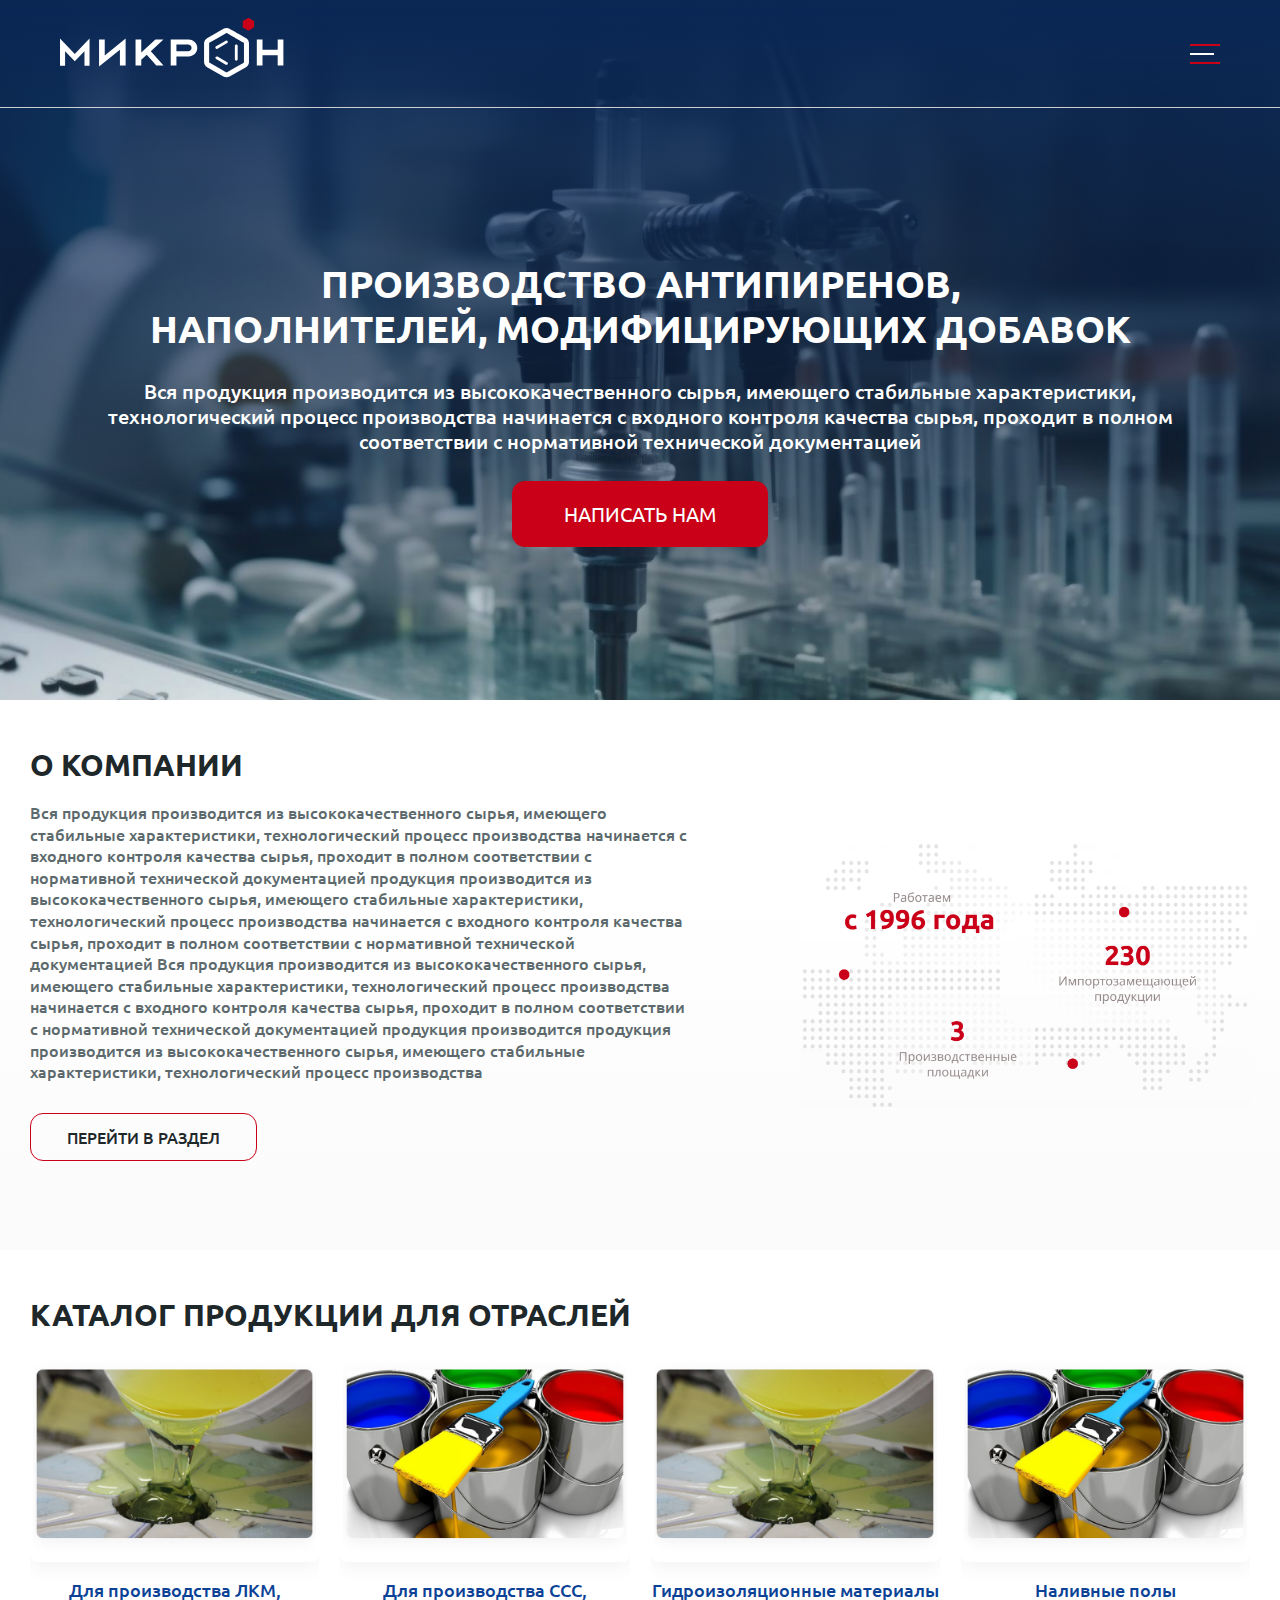
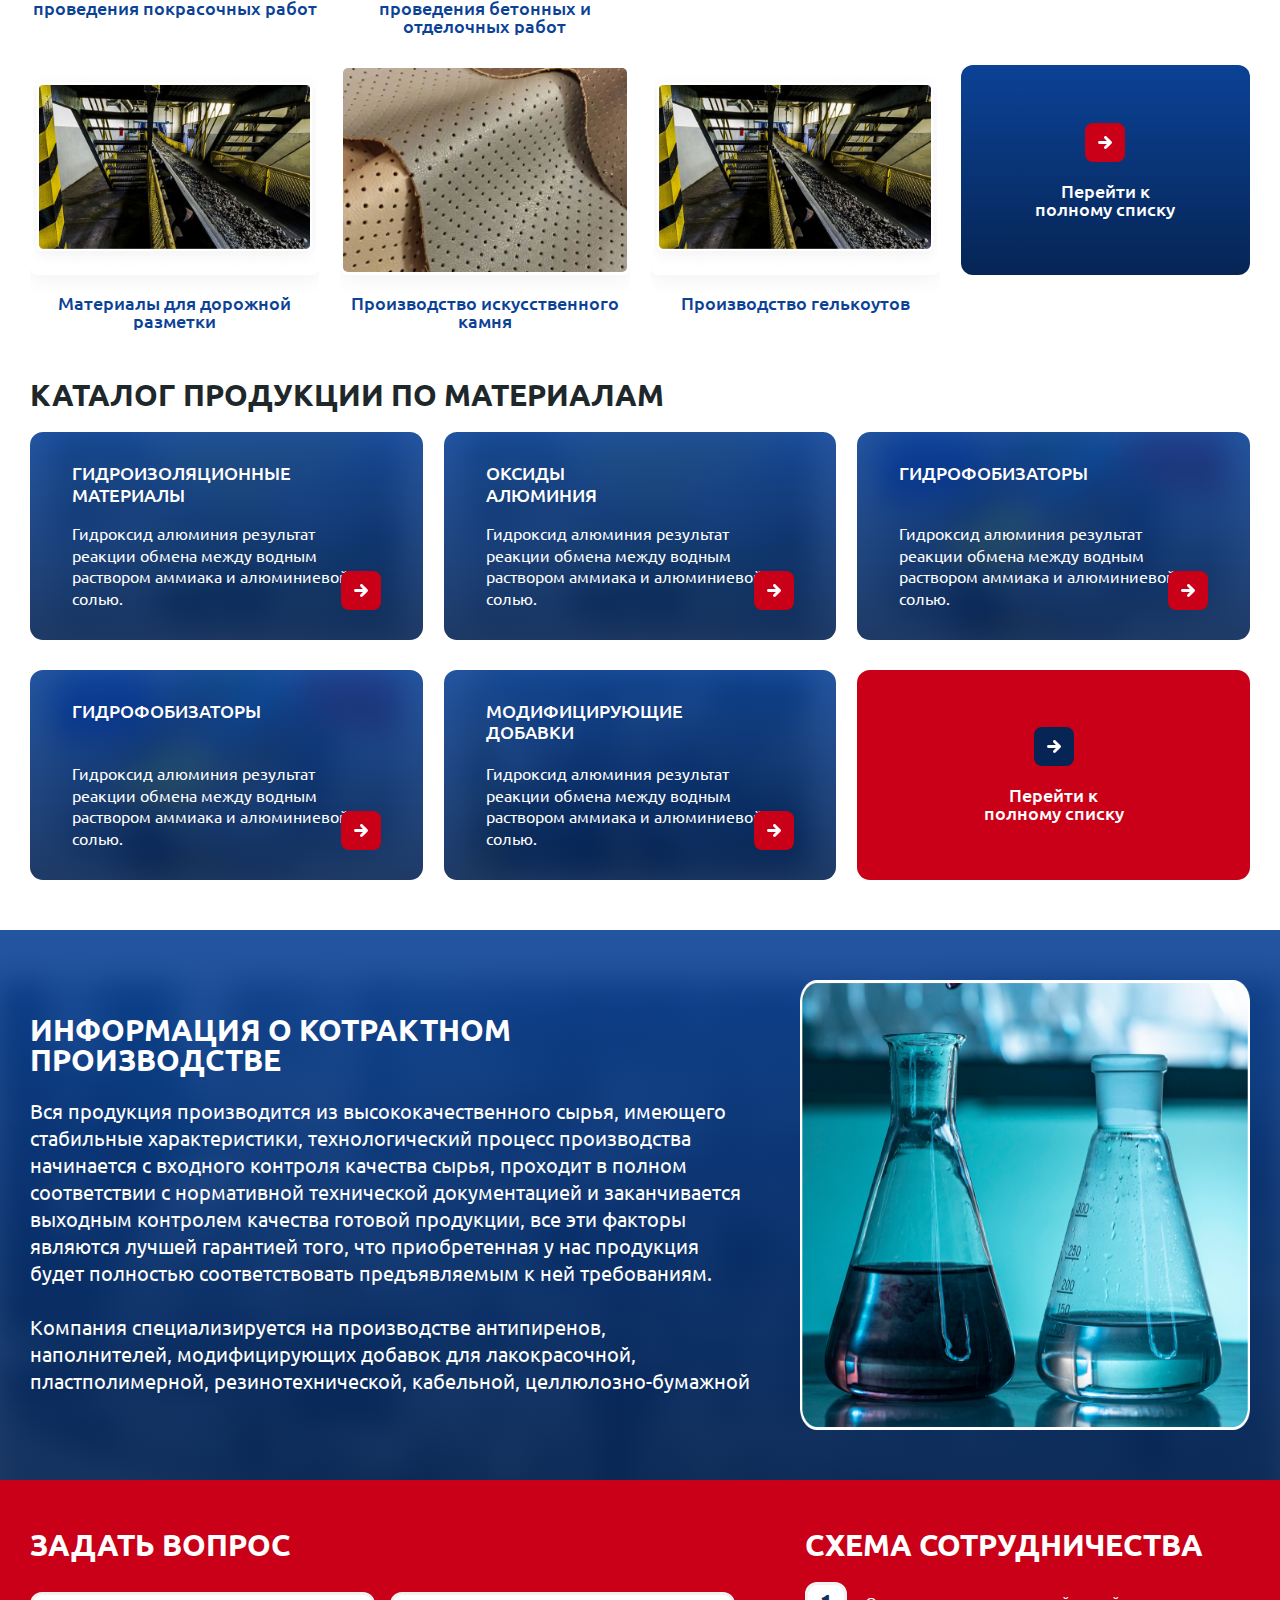
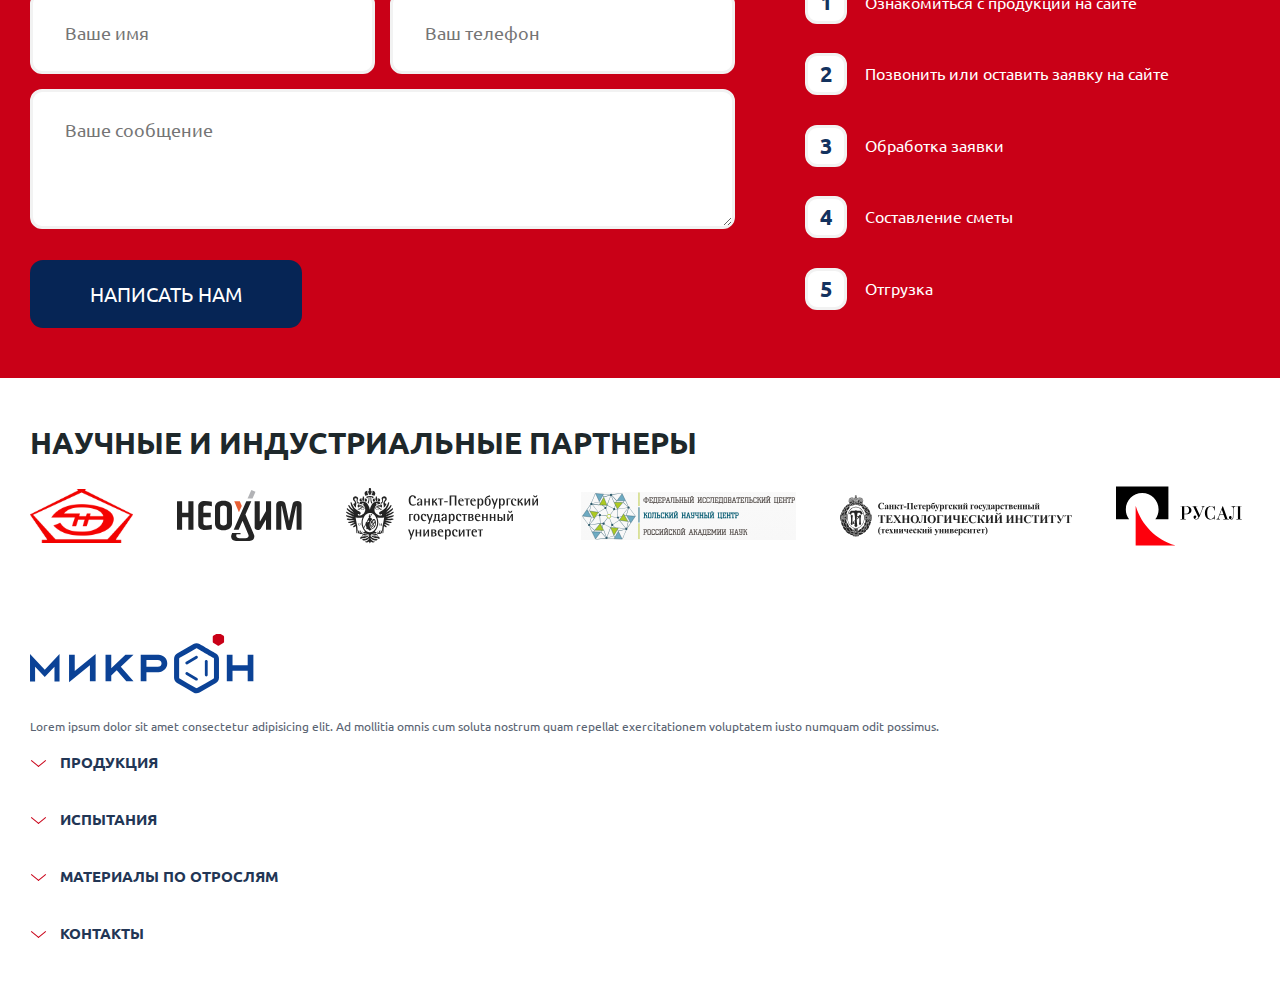
==== index.html @ cd0975a8 "Create Micron" ====
<!-- Сообщаем браузеру как стоит обрабатывать эту страницу -->
<!DOCTYPE html>
<!-- Оболочка документа, указываем язык содержимого -->
<html lang="ru">
    <head>
    <meta charset="UTF-8">
    <meta http-equiv="X-UA-Compatible" content="IE=edge">
    <meta name="viewport" content="width=device-width, initial-scale=1.0">
    <link rel="stylesheet" href="css/style.min.css">

    <script defer src="js/app.min.js"></script>
    <title>Главная</title>
</head>
    <body>
        <div class="wrapper">
            <header class="header">
    <div class="container">
        <div class="header__row">
            <div class="header__logo">
                <a href="index.html">
                    <img src="img/svgicons/logo.svg" alt="logo">
                </a>
            </div>
            <div class="header__burger">
                <span>

                </span>
            </div>
            <nav class="header__menu">
                <ul class="header__list">
                    <li class="header__li">
                        <a href="item-1.html" class="header__link">Продукция</a>
                        <ul class="header-down__menu">
                            <li class="header-down__link">
                                Продукция
                            </li>
                            <ul class="header-down__submenu">
                                <li>Испытания</li>
                                <li>Испытания</li>
                                <li>Испытания</li>
                                <li>Испытания</li>
                            </ul>
                            <li class="header-down__link">
                                Продукция
                            </li>
                            <ul class="header-down__submenu">
                                <li>Испытания1</li>
                                <li>Испытания1</li>
                                <li>Испытания</li>
                                <li>Испытания</li>
                            </ul>
                            <li>
                                Продукция
                            </li>
                            <ul class="header-down__submenu">
                                <li>Испытания</li>
                                <li>Испытания</li>
                                <li>Испытания</li>
                                <li>Испытания</li>
                            </ul>
                            <li>
                                Продукция
                            </li>
                            <ul class="header-down__submenu">
                                <li>Испытания</li>
                                <li>Испытания</li>
                                <li>Испытания</li>
                                <li>Испытания</li>
                            </ul>
                        </ul>
                    </li>
                    <li>
                        <a href="item-2.html" class="header__link">Испытания</a>
                    </li>
                    <li>
                        <a href="materials.html" class="header__link">Материалы по отрослям </a>
                    </li>
                    <li>
                        <a href="contacts.html" class="header__link">Контакты</a>
                    </li>
                </ul>
                <a href="tel:8 800 900-00-00" class="header__btn mobile">
                    <div class="header__btn-img">
                        <img src="img/svgicons/phone-two-white.svg" alt="tel">
                    </div>
                    <p class="header__btn-text">
                        8 800 900-00-00
                    </p>
                </a>
            </nav>
            <a href="tel:8 800 900-00-00" class="header__btn">
                <div class="header__btn-img">
                    <img src="img/svgicons/phone-two-white.svg" alt="tel">
                </div>
                <p class="header__btn-text">
                    8 800 900-00-00
                </p>
            </a>
        </div>
    </div>
</header>
            <main class="content no-padding">
                <section class="intro">
                    <img src="img/index/intro/bg.png" alt="bg" class="intro__bg">
                    <div class="container">
                        <div class="intro__row">
                            <h1>ПРОИЗВОДСТВО АНТИПИРЕНОВ,<br />НАПОЛНИТЕЛЕЙ, МОДИФИЦИРУЮЩИХ ДОБАВОК</h1>
                            <h2>Вся продукция производится из высококачественного сырья, имеющего стабильные характеристики, технологический процесс производства начинается с
                                входного
                                контроля качества сырья, проходит в полном соответствии с нормативной технической документацией</h2>
                            <button class="btn">Написать нам</button>
                        </div>
                    </div>
                </section>
                <section class="about section">
                    <div class="container">
                        <div class="about__row">
                            <div class="about__info">
                                <h2 class="about__title title">о компании</h2>
                                <p class="text">Вся продукция производится из высококачественного сырья, имеющего стабильные характеристики, технологический процесс производства
                                    начинается с входного контроля качества сырья, проходит в полном соответствии с нормативной технической документацией продукция производится из
                                    высококачественного сырья, имеющего стабильные характеристики, технологический процесс производства начинается с входного контроля качества
                                    сырья, проходит в полном соответствии с нормативной технической документацией Вся продукция производится из высококачественного сырья, имеющего
                                    стабильные характеристики, технологический процесс производства начинается с входного контроля качества сырья, проходит в полном соответствии с
                                    нормативной технической документацией продукция производится продукция производится из высококачественного сырья, имеющего стабильные
                                    характеристики, технологический процесс производства
                                </p>
                                <a href="#" class="btn btn-bordered">Перейти в раздел</a>
                            </div>
                            <div class="about__img">
                                <img src="img/index/about/1.png" alt="">
                            </div>
                        </div>
                    </div>
                </section>
                <section class="catalog section">
                    <div class="container">
                        <h2 class="catalog__title title">каталог продукции для отраслей</h2>
                        <div class="catalog__row">
                            <a href="#" class="catalog__item">
                                <div class="catalog__img"><img src="img/index/catalog/1.png" alt=""></div>
                                <h3 class="catalog__subtitle subtitle">
                                    Для производства ЛКМ,
                                    проведения покрасочных работ
                                </h3>
                            </a>
                            <a href="#" class="catalog__item">
                                <div class="catalog__img"><img src="img/index/catalog/2.png" alt=""></div>
                                <h3 class="catalog__subtitle subtitle">
                                    Для производства ССС,
                                    проведения бетонных и отделочных работ
                                </h3>
                            </a>
                            <a href="#" class="catalog__item">
                                <div class="catalog__img"><img src="img/index/catalog/3.png" alt=""></div>
                                <h3 class="catalog__subtitle subtitle">
                                    Гидроизоляционные материалы
                                </h3>
                            </a>
                            <a href="#" class="catalog__item">
                                <div class="catalog__img"><img src="img/index/catalog/4.png" alt=""></div>
                                <h3 class="catalog__subtitle subtitle">
                                    Наливные полы
                                </h3>
                            </a>
                            <a href="#" class="catalog__item">
                                <div class="catalog__img"><img src="img/index/catalog/5.png" alt=""></div>
                                <h3 class="catalog__subtitle subtitle">
                                    Материалы для дорожной разметки
                                </h3>
                            </a>
                            <a href="#" class="catalog__item">
                                <div class="catalog__img"><img src="img/index/catalog/6.png" alt=""></div>
                                <h3 class="catalog__subtitle subtitle">
                                    Производство искусственного камня
                                </h3>
                            </a>
                            <a href="#" class="catalog__item">
                                <div class="catalog__img"><img src="img/index/catalog/7.png" alt=""></div>
                                <h3 class="catalog__subtitle subtitle">
                                    Производство
                                    гелькоутов
                                </h3>
                            </a>
                            <a href="#" class="catalog__item next">
                                <div class="btn btn-arrow">
                                    <img src="img/svgicons/left-arrow.svg" alt="">
                                </div>
                                <p>Перейти к полному списку</p>
                            </a>
                        </div>
                    </div>
                </section>
                <section class="catalog-material">
                    <div class="container">
                        <h2 class="catalog-material__title title">каталог продукции по материалам</h2>
                        <div class="catalog-material__row">
                            <a href="#" class="catalog-material__item">
                                <img class="catalog-material__img" src="img/index/catalog/3.png" alt="">
                                <div class="item__row">
                                    <h3 class="catalog-material__subtitle subtitle white">
                                        Гидроизоляционные материалы
                                    </h3>
                                    <p class="text white">Гидроксид алюминия результат реакции обмена между водным раствором аммиака и алюминиевой солью.</p>
                                    <div class="btn btn-arrow">
                                        <img src="img/svgicons/left-arrow.svg" alt="">
                                    </div>
                                </div>
                            </a>
                            <a href="#" class="catalog-material__item">
                                <img class="catalog-material__img" src="img/index/catalog/1.png" alt="">
                                <div class="item__row">
                                    <h3 class="catalog-material__subtitle subtitle white">
                                        Оксиды
                                        алюминия
                                    </h3>
                                    <p class="text white">Гидроксид алюминия результат реакции обмена между водным раствором аммиака и алюминиевой солью.</p>
                                    <div class="btn btn-arrow">
                                        <img src="img/svgicons/left-arrow.svg" alt="">
                                    </div>
                                </div>
                            </a>
                            <a href="#" class="catalog-material__item">
                                <img class="catalog-material__img" src="img/index/catalog/2.png" alt="">
                                <div class="item__row">
                                    <h3 class="catalog-material__subtitle subtitle white">
                                        Гидрофобизаторы
                                    </h3>
                                    <p class="text white">Гидроксид алюминия результат реакции обмена между водным раствором аммиака и алюминиевой солью.</p>
                                    <div class="btn btn-arrow">
                                        <img src="img/svgicons/left-arrow.svg" alt="">
                                    </div>
                                </div>
                            </a>
                            <a href="#" class="catalog-material__item">
                                <img class="catalog-material__img" src="img/index/catalog/4.png" alt="">
                                <div class="item__row">
                                    <h3 class="catalog-material__subtitle subtitle white">
                                        Гидрофобизаторы
                                    </h3>
                                    <p class="text white">Гидроксид алюминия результат реакции обмена между водным раствором аммиака и алюминиевой солью.</p>
                                    <div class="btn btn-arrow">
                                        <img src="img/svgicons/left-arrow.svg" alt="">
                                    </div>
                                </div>
                            </a>
                            <a href="#" class="catalog-material__item">
                                <img class="catalog-material__img" src="img/index/catalog/5.png" alt="">
                                <div class="item__row">
                                    <h3 class="catalog-material__subtitle subtitle white">
                                        Модифицирующие добавки
                                    </h3>
                                    <p class="text white">Гидроксид алюминия результат реакции обмена между водным раствором аммиака и алюминиевой солью.</p>
                                    <div class="btn btn-arrow">
                                        <img src="img/svgicons/left-arrow.svg" alt="">
                                    </div>
                                </div>
                            </a>
                            <a href="#" class="catalog-material__item next">
                                <div class="btn btn-arrow">
                                    <img src="img/svgicons/left-arrow.svg" alt="">
                                </div>
                                <p>Перейти к полному списку</p>
                            </a>
                        </div>
                    </div>
                </section>
                <section class="info section">
                    <img class="info__bg" src="img/index/intro/bg.png" alt="">
                    <div class="container">
                        <div class="info__row">
                            <div class="info__info">
                                <h2 class="info__title title white">информация о котрактном производстве</h2>
                                <p class="text white">
                                    Вся продукция производится из высококачественного сырья, имеющего стабильные характеристики, технологический процесс производства начинается с
                                    входного контроля качества сырья, проходит в полном соответствии с нормативной технической документацией и заканчивается выходным контролем
                                    качества готовой продукции, все эти факторы являются лучшей гарантией того, что приобретенная у нас продукция будет полностью соответствовать
                                    предъявляемым к ней требованиям.
                                    <br />
                                    <br />
                                    Компания специализируется на производстве антипиренов, наполнителей, модифицирующих добавок для лакокрасочной, пластполимерной,
                                    резинотехнической, кабельной, целлюлозно-бумажной
                                </p>
                            </div>
                            <div class="info__img">
                                <img src="img/index/info/bg.png" alt="">
                            </div>
                        </div>
                    </div>
                </section>
                <article class="form section">
                    <div class="container">
                        <div class="form__row">
                            <div class="form__form">
                                <h2 class="title white">Задать вопрос</h2>
                                <form action="#">
                                    <div class="flex">
                                        <input class="input" type="text" name="name" placeholder="Ваше имя">
                                        <input class="input" type="tel" name="phone" placeholder="Ваш телефон">
                                    </div>
                                    <textarea class="input" name="comment" id="" placeholder="Ваше сообщение"></textarea>
                                    <button type="submit" class="btn">Написать нам</button>
                                </form>
                            </div>
                            <div class="form__info">
                                <h2 class="title white">схема сотрудничества</h2>
                                <ul class="form__list">
                                    <li class="text white">Ознакомиться с продукций на сайте</li>
                                    <li class="text white">Позвонить или оставить заявку на сайте</li>
                                    <li class="text white">Обработка заявки</li>
                                    <li class="text white">Составление сметы</li>
                                    <li class="text white">Отгрузка</li>
                                </ul>
                            </div>
                        </div>
                    </div>
                </article>
                <article class="partners section">
                    <div class="container">
                        <h2 class="partners__title title">Научные и индустриальные партнеры</h2>
                        <div class="partners__row">
                            <img class="partners__item" src="img/svgicons/partner-1.svg" alt="">
                            <img class="partners__item" src="img/svgicons/partner-2.svg" alt="">
                            <img class="partners__item" src="img/svgicons/partner-3.svg" alt="">
                            <img class="partners__item" src="img/svgicons/partner-4.svg" alt="">
                            <img class="partners__item" src="img/svgicons/partner-5.svg" alt="">
                            <img class="partners__item" src="img/svgicons/partner-6.svg" alt="">
                        </div>
                    </div>
                </article>
            </main>
            <footer class="footer">
    <div class="container">
        <div class="footer__row">
            <div class="footer__about">
                <a href="index.html" class="footer__logo">
                    <img src="img/svgicons/logo-footer.svg" alt="logo">
                </a>
                <p class="footer__text">
                    Lorem ipsum dolor sit amet consectetur adipisicing elit.
                    Ad mollitia omnis cum soluta nostrum quam repellat exercitationem
                    voluptatem iusto numquam odit possimus.
                </p>
            </div>
            <nav class="footer__nav block__item">
                <h3 class="footer__title block__title">Продукция</h3>
                <ul class="footer__list block__text">
                    <li>Гидроксиды алюминия</li>
                    <li>Оксиды алюминия</li>
                    <li>Биоцидные добавки</li>
                    <li>Модифицирующие добавки</li>
                    <li>Гидроизоляционные материалы</li>
                    <li>Гидрофобизаторы</li>
                    <li>Смолы</li>
                </ul>
            </nav>
            <nav class="footer__nav block__item">
                <h3 class="footer__title block__title">Испытания</h3>
                <ul class="footer__list block__text">
                    <li>Оксиды алюминия</li>
                    <li>Биоцидные добавки</li>
                    <li>Модифицирующие добавки</li>
                </ul>
            </nav>
            <nav class="footer__nav block__item">
                <h3 class="footer__title block__title">Материалы по отрослям</h3>
                <ul class="footer__list block__text">
                    <li>Для производства ЛКМ, проведения покрасочных работ</li>
                    <li>Для производства ССС, проведения бетонных и отделочных работ</li>
                    <li>Гидроизоляционные материалы</li>
                    <li>Наливные полы</li>
                    <li>Материалы для дорожной разметки</li>
                    <li>Производство искусственного камня</li>
                    <li>Производство гелькоутов</li>
                    <li><a href="#"><b>Посмотреть все</b></a></li>
                </ul>
            </nav>
            <div class="footer__nav block__item withoutarrow">
                <h3 class="footer__title block__title">Контакты</h3>
                <ul class="footer__list block__text">
                    <li>
                        <div class="footer__list-img"><img src="img/svgicons/address.svg" alt=""></div>
                        <div class="footer__list-text">
                            <h4>Адрес</h4>
                            <p> г. Санкт-Петербург, ул. улица, 1</p>
                        </div>
                    </li>
                    <li>
                        <div class="footer__list-img"><img src="img/svgicons/phone.svg" alt=""></div>
                        <div class="footer__list-text">
                            <h4>Телефон</h4>
                            <a href="tel:8 800 900-00-00">8 800 900-00-00</a>
                        </div>
                    </li>
                    <li>
                        <div class="footer__list-img"><img src="img/svgicons/mail.svg" alt=""></div>
                        <div class="footer__list-text">
                            <h4>Электронная почта</h4>
                            <a href="mailto:micron@mail.ru">micron@mail.ru</a>
                        </div>
                    </li>
                    <li>
                        <div class="footer__list-img"><img src="img/svgicons/time.svg" alt=""></div>
                        <div class="footer__list-text">
                            <h4>Время работы</h4>
                            <p>Пн-Пт: 9:00 - 18:00; Сб и Вс - выходной</p>
                        </div>
                    </li>
                </ul>
            </div>
        </div>
    </div>
</footer>
        </div>
    </body>

</html>
---- css/style.min.css ----
@charset "UTF-8";
/*Обнуление*/
* {
  padding: 0;
  margin: 0;
  border: 0;
}

*,
*:before,
*:after {
  -moz-box-sizing: border-box;
  -webkit-box-sizing: border-box;
  box-sizing: border-box;
}

:focus,
:active {
  outline: none;
}

a:focus,
a:active {
  outline: none;
}

nav,
footer,
header,
aside {
  display: block;
}

html,
body {
  height: 100%;
  width: 100%;
  font-size: 100%;
  line-height: 1;
  font-size: 14px;
  -ms-text-size-adjust: 100%;
  -moz-text-size-adjust: 100%;
  -webkit-text-size-adjust: 100%;
}

input,
button,
textarea {
  font-family: inherit;
}

input::-ms-clear {
  display: none;
}

button {
  cursor: pointer;
}

button::-moz-focus-inner {
  padding: 0;
  border: 0;
}

a,
a:visited {
  text-decoration: none;
}

a:hover {
  text-decoration: none;
}

ul li {
  list-style: none;
}

img {
  vertical-align: top;
}

h1,
h2,
h3,
h4,
h5,
h6 {
  font-size: inherit;
  font-weight: inherit;
}

/*--------------------*/
@font-face {
  font-family: Teko;
  font-display: swap;
  src: url("../fonts/Teko-Bold.woff2") format("woff2"), url("../fonts/Teko-Bold.woff") format("woff");
  font-weight: 700;
  font-style: normal;
}
@font-face {
  font-family: Teko;
  font-display: swap;
  src: url("../fonts/Teko-Medium.woff2") format("woff2"), url("../fonts/Teko-Medium.woff") format("woff");
  font-weight: 500;
  font-style: normal;
}
@font-face {
  font-family: Teko;
  font-display: swap;
  src: url("../fonts/Teko-Regular.woff2") format("woff2"), url("../fonts/Teko-Regular.woff") format("woff");
  font-weight: 400;
  font-style: normal;
}
@font-face {
  font-family: Teko;
  font-display: swap;
  src: url("../fonts/Teko-Light.woff2") format("woff2"), url("../fonts/Teko-Light.woff") format("woff");
  font-weight: 300;
  font-style: normal;
}
@font-face {
  font-family: Ubuntu;
  font-display: swap;
  src: url("../fonts/Ubuntu-Regular.woff2") format("woff2"), url("../fonts/Ubuntu-Regular.woff") format("woff");
  font-weight: 400;
  font-style: normal;
}
@font-face {
  font-family: Teko;
  font-display: swap;
  src: url("../fonts/Teko-SemiBold.woff2") format("woff2"), url("../fonts/Teko-SemiBold.woff") format("woff");
  font-weight: 600;
  font-style: normal;
}
@font-face {
  font-family: Ubuntu;
  font-display: swap;
  src: url("../fonts/Ubuntu-Bold.woff2") format("woff2"), url("../fonts/Ubuntu-Bold.woff") format("woff");
  font-weight: 700;
  font-style: normal;
}
@font-face {
  font-family: Ubuntu;
  font-display: swap;
  src: url("../fonts/Ubuntu-Medium.woff2") format("woff2"), url("../fonts/Ubuntu-Medium.woff") format("woff");
  font-weight: 500;
  font-style: normal;
}
.title {
  color: #1e282b;
  font-size: 30px;
  font-weight: 700;
  text-transform: uppercase;
  margin: 0px 0px 22px;
}
.title.white {
  color: #fff;
}

.subtitle {
  color: #0b4296;
  font-size: 18px;
  font-weight: 500;
  font-size: 18px;
}
.subtitle.white {
  color: #fff;
}

.text {
  font-size: 16px;
  color: #5d6a6d;
  font-weight: 500;
  line-height: 135%;
}
.text.white {
  font-weight: 300;
  color: #fff;
}

.btn {
  display: flex;
  align-items: center;
  justify-content: center;
  max-width: fit-content;
  padding: 15px 36px;
  color: #fff;
  background: #c90017;
  border-radius: 13px;
  font-size: 20px;
  text-transform: uppercase;
}
.btn-arrow {
  padding: 13px;
  border-radius: 8px;
}
.btn-bordered {
  color: #1e282b;
  border: 1.5px solid #c90017;
  font-size: 16px;
  background: transparent;
  font-weight: 500;
}

.section {
  padding: 50px 0px;
}

.input {
  border-radius: 12px;
  border: 3px solid #f2f2f2;
  color: #3c3c3b;
  font-size: 18px;
  font-weight: 400;
  line-height: 112%;
  padding: 28px 32px;
}

.headcrumbs {
  background: #f9f9f9;
  padding: 40px 0px;
}
.headcrumbs__row {
  display: flex;
  align-items: center;
  gap: 10px;
}
.headcrumbs__row a {
  color: #dbdbdb;
  font-size: 16px;
  font-style: normal;
  font-weight: 500;
  line-height: 134.9%;
}
.headcrumbs__row p {
  color: #9fabaf;
  font-size: 16px;
  font-style: normal;
  font-weight: 500;
  line-height: 134.9%;
}
.headcrumbs.white {
  background: #fff;
}

.form.blue {
  position: relative;
  overflow: hidden;
}
.form.blue .form__bg {
  position: absolute;
  width: 100%;
  height: 100%;
  object-fit: cover;
  filter: blur(15px);
  z-index: 1;
}
.form.blue::after {
  content: "";
  position: absolute;
  width: 100%;
  height: 100%;
  top: 0px;
  left: 0px;
  background: linear-gradient(180deg, #0b4296 0%, #062555 100%);
  opacity: 0.9;
  z-index: 2;
}
.form.blue .btn {
  background: #c90017;
}

.header {
  position: fixed;
  width: 100%;
  top: 0;
  left: 0;
  z-index: 100000;
  height: 108px;
  padding: 24px 0px;
}
.header::before {
  content: "";
  position: absolute;
  top: 0;
  left: 0;
  width: 100%;
  height: 100%;
  border-bottom: 1px solid #ececec;
  opacity: 0.85;
  background: linear-gradient(180deg, #0b2855 0%, rgba(33, 35, 34, 0) 100%);
  z-index: 2;
}
.header__row {
  display: flex;
  align-items: center;
  height: 100%;
  max-width: 1680px;
  padding: 0px 30px;
  position: relative;
  z-index: 3;
  margin: 0 auto;
}
.header__logo {
  position: relative;
  width: 224px;
  height: 60px;
  overflow: hidden;
  top: -6px;
}
.header__logo img {
  position: absolute;
  width: 100%;
  height: 100%;
  object-fit: cover;
  top: 0;
  left: 0;
}
.header__burger {
  display: none;
}
.header__burger.burger-active::before {
  transform: rotate(45deg);
  top: 9px;
}
.header__burger.burger-active::after {
  transform: rotate(-45deg);
  bottom: 9px;
}
.header__burger.burger-active span {
  display: none;
}
.header__menu {
  display: flex;
  flex: 1 1 auto;
  margin-right: 45px;
}
.header__list {
  display: flex;
  position: relative;
  text-align: center;
  margin: 0 auto;
  z-index: 2;
  gap: 30px;
  padding: 0px 80px;
  justify-content: space-between;
  flex: 1 1 auto;
}
.header__list li {
  display: flex;
  justify-content: center;
  align-items: center;
  text-align: center;
}
.header__link {
  display: block;
  font-size: 18px;
  text-align: center;
  transition: ease 100ms;
  color: #fff;
  text-transform: uppercase;
  font-weight: 600;
}
.header__btn {
  display: flex;
  gap: 15px;
  align-items: center;
  position: relative;
  color: #fff;
  text-align: center;
  z-index: 3;
  transition: all ease 100ms;
  border-radius: 16px;
}
.header__btn-img {
  position: relative;
  overflow: hidden;
  width: 41px;
  height: 41px;
  background: #c90017;
  border-radius: 13px;
  padding: 10px;
}
.header__btn-text {
  font-family: Teko;
  font-size: 28px;
  font-style: normal;
  font-weight: 700;
  line-height: normal;
  text-transform: uppercase;
}
.header__link__product.mobile {
  display: none;
}

.header__btn.mobile {
  display: none;
}

.header-down__menu,
.header-down__submenu {
  position: absolute;
  display: none;
}
.header-down__menu li,
.header-down__submenu li {
  color: #fff;
  padding: 30px;
  background: #0b2855;
  transition: all 300ms ease;
  cursor: pointer;
}
.header-down__menu li:hover,
.header-down__submenu li:hover {
  background: #c90017;
}

.header-down__menu {
  top: 40px;
}

.header-down__submenu {
  top: 0px;
  left: 130px;
}

.intro {
  position: relative;
  overflow: hidden;
  padding: 108px 0px 0px 0px;
  height: 700px;
}
.intro::after {
  content: "";
  position: absolute;
  width: 100%;
  height: 100%;
  object-fit: cover;
  top: 0px;
  left: 0px;
  z-index: 2;
  background: linear-gradient(180deg, #0b2855 0%, rgba(33, 35, 34, 0) 100%);
}
.intro__bg {
  position: absolute;
  width: 100%;
  height: 100%;
  object-fit: cover;
  top: 0px;
  left: 0px;
  z-index: 2;
}
.intro__row {
  display: flex;
  align-items: center;
  justify-content: center;
  flex-direction: column;
  height: 100%;
  gap: 28px;
  color: #fff;
}
.intro__row h1 {
  text-align: center;
  font-size: 38px;
  font-weight: 700;
  line-height: 119.8%; /* 45.524px */
  text-transform: uppercase;
  max-height: 1100px;
}
.intro__row h2 {
  text-align: center;
  font-size: 20px;
  font-weight: 500;
  line-height: 124.4%; /* 24.88px */
  max-width: 1100px;
}
.intro__row .btn {
  text-transform: uppercase;
  padding: 20px 52px;
}

.about {
  position: relative;
}
.about::after {
  content: "";
  position: absolute;
  width: 100%;
  height: 100%;
  object-fit: cover;
  top: 0px;
  left: 0px;
  z-index: 2;
  background: linear-gradient(0deg, #d9d9d9 -52.79%, rgba(217, 217, 217, 0) 68.99%);
  opacity: 0.2;
}
.about__row {
  display: flex;
  gap: 50px;
}
.about__row .text {
  margin: 0px 0px 30px;
  max-width: 660px;
}
.about__info {
  flex: 1 1 auto;
}
.about__img {
  position: relative;
  flex: 0 0 650px;
  height: 450px;
  overflow: hidden;
}
.about__img img {
  position: absolute;
  width: 100%;
  height: 100%;
  top: 0px;
  left: 0px;
  object-fit: contain;
}

.catalog__row {
  display: grid;
  grid-template-columns: repeat(auto-fill, minmax(280px, 1fr));
  row-gap: 30px;
  column-gap: 21px;
  justify-content: center;
}
.catalog__item {
  position: relative;
  border-radius: 12px;
  overflow: hidden;
}
.catalog__item.next {
  display: flex;
  align-items: center;
  justify-content: center;
  flex-direction: column;
  height: 210px;
  gap: 20px;
  background: linear-gradient(180deg, #0b4296 0%, #062555 100%);
}
.catalog__item.next p {
  color: #fff;
  text-align: center;
  font-size: 18px;
  max-width: 154px;
  font-weight: 500;
}
.catalog__img {
  position: relative;
  width: 100%;
  height: 210px;
  overflow: hidden;
  margin: 0px 0px 19px;
  border-radius: 8px;
  border: 3px solid #fff;
  box-shadow: 0px 4px 22px 0px rgba(0, 0, 0, 0.06);
}
.catalog__img img {
  position: absolute;
  width: 100%;
  height: 100%;
  top: 0px;
  left: 0px;
  object-fit: cover;
}
.catalog__subtitle {
  text-align: center;
}

.catalog-material {
  padding: 0px 0px 50px;
}
.catalog-material__row {
  display: grid;
  grid-template-columns: repeat(auto-fill, minmax(360px, 1fr));
  row-gap: 30px;
  column-gap: 21px;
  justify-content: center;
}
.catalog-material__item {
  position: relative;
  border-radius: 13px;
  overflow: hidden;
  padding: 30px 42px;
}
.catalog-material__item::after {
  content: "";
  position: absolute;
  width: 100%;
  height: 100%;
  top: 0px;
  left: 0px;
  background: linear-gradient(180deg, #0b4296 0%, #062555 100%);
  opacity: 0.9;
  z-index: 2;
}
.catalog-material__item .item__row {
  height: 100%;
  position: relative;
  z-index: 3;
  display: flex;
  flex-direction: column;
}
.catalog-material__item .item__row .btn {
  position: absolute;
  right: 0px;
  bottom: 0px;
}
.catalog-material__item .item__row .text {
  max-width: 310px;
}
.catalog-material__item.next {
  display: flex;
  align-items: center;
  justify-content: center;
  flex-direction: column;
  height: 210px;
  gap: 20px;
  background: #c90017;
}
.catalog-material__item.next p {
  color: #fff;
  text-align: center;
  font-size: 18px;
  max-width: 154px;
  font-weight: 500;
}
.catalog-material__item.next .btn {
  position: static;
  background: #062555;
}
.catalog-material__item.next::after {
  display: none;
}
.catalog-material__img {
  position: absolute;
  width: 100%;
  height: 100%;
  top: 0px;
  left: 0px;
  object-fit: cover;
  z-index: 1;
  filter: blur(15px);
}
.catalog-material__subtitle {
  max-width: 150px;
  margin: 0px 0px 18px;
  flex: 1 1 auto;
  text-transform: uppercase;
  line-height: 1.2;
}

.info {
  position: relative;
  overflow: hidden;
}
.info__bg {
  position: absolute;
  width: 100%;
  height: 100%;
  object-fit: cover;
  filter: blur(15px);
  z-index: 1;
}
.info::after {
  content: "";
  position: absolute;
  width: 100%;
  height: 100%;
  top: 0px;
  left: 0px;
  background: linear-gradient(180deg, #0b4296 0%, #062555 100%);
  opacity: 0.9;
  z-index: 2;
}
.info__row {
  display: flex;
  gap: 50px;
  align-items: center;
  position: relative;
}
.info__info {
  flex: 1 1 auto;
}
.info__info .text {
  font-size: 20px;
}
.info__img {
  flex: 0 0 582px;
  height: 450px;
  position: relative;
  overflow: hidden;
}
.info__img img {
  position: absolute;
  width: 100%;
  height: 100%;
  top: 0px;
  left: 0px;
  object-fit: fill;
}

.form {
  background: #c90017;
}
.form__row {
  display: flex;
  gap: 70px;
}
.form__row .title {
  margin: 0px 0px 32px;
}
.form__row form {
  flex: 1 1 auto;
}
.form__row form .flex {
  display: flex;
  gap: 15px;
  margin: 0px 0px 15px;
}
.form__row form .flex input {
  flex: 1 1 50%;
}
.form__row form textarea {
  width: 100%;
  height: 140px;
  margin: 0px 0px 30px;
}
.form__row form .btn {
  padding: 21px 60px;
  background: #062555;
}
.form__info {
  counter-reset: counterForm 0;
}
.form__list {
  display: flex;
  flex-direction: column;
  gap: 50px;
}
.form__list li {
  position: relative;
  padding: 0px 0px 0px 60px;
}
.form__list li::before {
  content: counter(counterForm);
  counter-increment: counterForm 1;
  display: flex;
  align-items: center;
  justify-content: center;
  position: absolute;
  top: -10px;
  left: 0px;
  width: 42px;
  height: 42px;
  border-radius: 12px;
  border: 3px solid #f2f2f2;
  background: #fff;
  color: #13325e;
  font-size: 22px;
  font-weight: 700;
  line-height: 202.4%; /* 44.528px */
}

.partners__row {
  display: flex;
  align-items: center;
  justify-content: space-between;
  gap: 20px;
  flex-wrap: wrap;
}
.intro-item {
  background: linear-gradient(0deg, #ebebeb 0%, #ededed 19.53%, #f6f6f6 30.05%, #f9f9f9 100%);
}
.intro-item__row {
  display: flex;
  gap: 80px;
}
.intro-item__row .text {
  margin: 0px 0px 32px;
}
.intro-item__info {
  flex: 1 1 auto;
}
.intro-item__down {
  display: flex;
  align-items: center;
  gap: 12px;
  color: #1e282b;
  font-size: 24px;
  font-weight: 700;
}
.intro-item__img {
  position: relative;
  overflow: hidden;
  border-radius: 22px;
  border: 3px solid #fff;
  flex: 0 0 492px;
  height: 434px;
}
.intro-item__img.withoutborder {
  border: none;
}
.intro-item__img img {
  position: absolute;
  width: 100%;
  height: 100%;
  top: 0px;
  left: 0px;
  object-fit: cover;
}

.intro-item-bordered h1 {
  color: #0b4296;
  font-size: 34px;
  font-style: normal;
  font-weight: 600;
  line-height: 134.9%;
  margin: 0px 0px 16px;
}
.intro-item-bordered p.text {
  font-weight: 300;
  margin: 0px 0px 22px;
}
.intro-item-bordered h2.text {
  margin: 0px 0px 13px;
}
.intro-item-bordered .intro-item__row {
  position: relative;
}
.intro-item-bordered .intro-item__info,
.intro-item-bordered .intro-item__img {
  padding: 25px 60px;
  border-radius: 12px;
  border: 1px solid #e0d9da;
}
.intro-item-bordered .intro-item__img {
  height: auto;
  order: -1;
}
.intro-item-bordered .intro-item__img img {
  width: calc(100% - 60px);
  height: calc(100% - 25px);
  top: 20px;
  left: 35px;
  object-fit: contain;
}
.intro-item-bordered .intro-item__down {
  display: flex;
  justify-content: space-between;
}
.intro-item-bordered .intro-item__down .btn {
  font-weight: 400;
  font-size: 16px;
}

.supplements__row p {
  margin-bottom: 32px;
}
.supplements__slide {
  position: relative;
  border-radius: 12px;
  border: 1px solid #e0d9da;
  padding: 28px;
  font-weight: 700;
  font-family: Teko;
  font-size: 24px;
  margin: 0px 0px 24px;
}
.supplements__slide::after {
  content: "+";
  display: flex;
  align-items: center;
  justify-content: center;
  color: #fff;
  position: absolute;
  right: 16px;
  top: 24px;
  border-radius: 11px;
  background: #c90017;
  width: 38px;
  height: 38px;
  padding: 10px 0px;
  font-family: Ubuntu;
}
.supplements__slide.active {
  border-bottom: none;
  border-radius: 12px 12px 0px 0px;
  margin: 0px 0px 0px;
}
.supplements__slide.active::after {
  content: "-";
}
.supplements__hide {
  display: none;
  padding: 0px 28px 31px;
  border: 1px solid #e0d9da;
  border-top: none;
  border-radius: 0px 0px 12px 12px;
  margin: 0px 0px 24px;
}
.supplements__hide .btn {
  margin-top: 24px;
}
.supplements__slides {
  display: flex;
  flex-direction: column;
}

table.table__row,
.item-table__table {
  width: 100%;
  border-collapse: collapse;
  border-spacing: 0;
  height: auto;
  border-radius: 13px;
  display: flex;
  flex-direction: column;
  overflow: hidden;
}

table.table__row .text th {
  width: 200px;
}

table.table__row .text th:first-child {
  width: 500px;
}

table.table__row,
table.table__row td,
table.table__row th,
table.item-table__table,
table.item-table__table td,
table.item-table__table th {
  border: 1px solid #c90017;
}

table.table__row td,
table.table__row th {
  padding: 3px;
  width: 30px;
  height: 35px;
}

table.table__row td {
  color: #5d6a6d;
  padding: 0px 0px 0px 47px;
}

.item-table__table td {
  color: #5d6a6d;
  padding: 0px 0px 0px 37px;
}

table.table__row th,
.item-table__table th {
  color: #5d6a6d;
  font-family: Ubuntu;
  font-size: 22px;
  font-style: normal;
  font-weight: 600;
  line-height: 134.9%; /* 29.678px */
}

.item-table__table th {
  text-align: left;
  padding: 16px 0px 16px 37px;
}

.item-table__table tbody {
  position: relative;
}

.item-table__table tr td:first-child {
  width: calc(100% - 250px);
}

.item-table__table tr {
  color: #5d6a6d;
  font-size: 18px;
  font-style: normal;
  font-weight: 300;
  line-height: 148.9%;
  font-family: Teko, Ubuntu;
}

.item-table__table td {
  padding: 16px 0px 16px 37px;
  margin-right: 100%;
}

.item-table__table th:first-child {
  width: calc(100% - 250px);
}

.item-table__table th:last-child {
  width: 150px;
}

.item-param {
  margin: 0px 0px 48px;
}
.item-param__title {
  display: flex;
  align-items: center;
  gap: 17px;
}
.item-param.border .text {
  padding-bottom: 45px;
  border-bottom: 1px solid #5d6a6d;
}

.materials__row {
  display: grid;
  grid-template-columns: repeat(5, 1fr);
  gap: 30px;
}
.materials__item {
  display: flex;
  flex-direction: column;
  align-items: center;
  padding: 33px 54px;
  border-radius: 12px;
  border: 1px solid #e0d9da;
  position: relative;
}
.materials__item h3 {
  color: #0b4296;
  text-align: center;
  font-family: Teko;
  font-size: 26px;
  font-style: normal;
  font-weight: 600;
  line-height: 134.9%; /* 35.074px */
  margin: 0px 0px 15px;
}
.materials__img {
  position: relative;
  width: 100%;
  height: 166px;
  flex-shrink: 0;
  margin: 0px 0px 30px;
}
.materials__img img {
  position: absolute;
  width: 100%;
  height: 100%;
  top: 0px;
  left: 0px;
  object-fit: fill;
}

.contacts__row {
  display: flex;
  gap: 70px;
}
.contacts__info {
  flex: 0 0 400px;
}
.contacts__info ul {
  display: flex;
  flex-direction: column;
  gap: 50px;
}
.contacts__title {
  margin: 0px 0px 21px;
}
.contacts__subtitle {
  color: #1e282b;
  font-size: 22px;
  font-weight: 700;
  margin: 0px 0px 24px;
}
.contacts__item {
  display: flex;
  gap: 10px;
  margin: 0px 0px 20px;
}
.contacts__item p {
  color: #323e37;
  font-size: 15px;
  font-weight: 400;
  line-height: 149.5%; /* 22.425px */
}
.contacts__img {
  flex: 1 1 auto;
  position: relative;
  overflow: hidden;
  border-radius: 22px;
}
.contacts__img img {
  position: absolute;
  width: 100%;
  height: 100%;
  object-fit: cover;
  top: 0;
  left: 0;
}

.footer {
  position: relative;
  padding: 32px 0px 52px 0px;
  z-index: 2;
}
.footer__row {
  display: grid;
  position: relative;
  justify-content: space-between;
  gap: 20px;
  grid-template-columns: 300px repeat(3, 220px) auto;
  color: #5a6473;
}
.footer__logo {
  position: relative;
  overflow: hidden;
  width: 224px;
  height: 60px;
  display: block;
  margin: 0px 0px 24px;
}
.footer__logo img {
  position: absolute;
  top: 0px;
  left: 0px;
  width: 100%;
  height: 100%;
  object-fit: cover;
}
.footer__text {
  font-size: 12px;
  line-height: 140%;
}
.footer__nav.withoutarrow .footer__list li {
  display: flex;
  gap: 13px;
  align-items: center;
  padding: 0px;
}
.footer__nav.withoutarrow .footer__list li h4 {
  color: #242424;
  font-size: 15px;
  font-weight: 700;
  margin: 0px 0px 4px;
}
.footer__nav.withoutarrow .footer__list li p {
  color: #2c5563;
  font-size: 12px;
  line-height: 141%;
}
.footer__nav.withoutarrow .footer__list li::before {
  display: none;
}
.footer__title {
  color: #223655;
  font-size: 15px;
  font-weight: 700;
  text-transform: uppercase;
  margin: 0px 0px 22px;
}
.footer__list {
  display: flex;
  flex-direction: column;
  gap: 15px;
  font-size: 12px;
}
.footer__list li {
  position: relative;
  padding: 0px 0px 0px 14px;
}
.footer__list li::before {
  content: url(../img/svgicons/left-arrow-red.svg);
  position: absolute;
  top: -1px;
  left: 0px;
  width: 8px;
  height: 6px;
}
.footer__list a {
  color: #5a6473;
}
body {
  font-family: Ubuntu;
  margin: 0;
}

.wrapper {
  min-height: 100%;
  overflow: hidden;
  position: relative;
  display: flex;
  flex-direction: column;
}

.content {
  display: flex;
  flex-direction: column;
  position: relative;
  flex: 1 1 auto;
  background: #fff;
  padding: 108px 0px 0px 0px;
  z-index: 2;
}
.content.no-padding {
  padding: 0px;
}

.container {
  max-width: 1500px;
  margin: 0 auto;
  z-index: 1000;
  height: 100%;
  padding: 0 30px;
  position: relative;
}

@media only screen and (max-width: 1440px) {
  .header__btn-text {
    font-size: 20px;
  }
  .header__link {
    font-size: 16px;
  }
  .header__list {
    gap: 15px;
  }
  .header__menu {
    margin-right: 0px;
  }
}
@media only screen and (max-width: 1280px) {
  .header__row {
    justify-content: space-between;
  }
  .header__burger {
    display: block;
    position: relative;
    width: 30px;
    height: 20px;
    z-index: 4;
  }
  .header__burger span {
    position: absolute;
    left: 0;
    width: 80%;
    height: 2px;
    top: 9px;
    background: #fff;
  }
  .header__burger::before, .header__burger::after {
    content: "";
    position: absolute;
    width: 100%;
    height: 2px;
    left: 0;
    transition: all 300ms ease-out 0ms;
    z-index: 5;
    background: #c90017;
  }
  .header__burger::before {
    top: 0;
  }
  .header__burger::after {
    bottom: 0;
  }
  .header__menu {
    flex-direction: column;
    position: fixed;
    top: 0;
    left: 0;
    opacity: 0;
    transform: translate(0, -100%);
    width: 100%;
    height: 100%;
    font-size: 18px;
    background-color: rgba(0, 0, 0, 0.9);
    padding: 150px 30px 30px;
    transition: transform 300ms ease 0ms, opacity 400ms ease-in 300ms;
    z-index: 0;
  }
  .header__menu.burger-active {
    transform: translate(0%, 0%);
    opacity: 1;
    z-index: 0;
  }
  .header__list {
    display: flex;
    flex-direction: column;
    align-items: center;
    position: relative;
    justify-content: flex-start;
    padding: 0px;
  }
  .header__link {
    margin: 0;
  }
  .header__list li {
    position: relative;
    width: 100%;
    text-align: center;
  }
  .header__info {
    display: none;
  }
  .header__btn {
    display: none;
  }
  .header__btn.mobile {
    display: flex;
    margin: 0 auto;
  }
  .footer {
    padding-bottom: 25px;
  }
  .footer__row {
    display: flex;
    flex-direction: column;
  }
  .footer__address, .footer__nav, .footer__email {
    padding: 0px;
  }
  .footer__social {
    margin: 24px 0px;
  }
  .block__text {
    display: none;
  }
  .block__title {
    position: relative;
    padding: 0px 0px 0px 30px;
    cursor: pointer;
  }
  .block__title::before, .block__title::after {
    content: "";
    width: 10px;
    height: 1px;
    background-color: #c90017;
    top: 8px;
    position: absolute;
    transition: all 300ms ease 0ms;
  }
  .block__title::before {
    transform: rotate(40deg);
    left: 0;
  }
  .block__title::after {
    transform: rotate(-40deg);
    left: 7px;
  }
  .block__title.footer-active::before {
    transform: rotate(-40deg);
  }
  .block__title.footer-active::after {
    transform: rotate(40deg);
  }
  .about__img,
  .info__img,
  .intro-item__img,
  .contacts__img {
    flex: 0 0 450px;
  }
  .materials__row {
    grid-template-columns: repeat(auto-fill, minmax(250px, 1fr));
  }
  .footer__list li {
    margin: 0px 0px 12px;
  }
}
@media only screen and (max-width: 992px) {
  .intro-item-bordered .intro-item__img {
    height: 350px;
    order: 2;
  }
  .about__row,
  .info__row,
  .form__row,
  .intro-item__row,
  .contacts__row {
    flex-direction: column-reverse;
    gap: 20px;
  }
  .form__row {
    gap: 40px;
  }
  .about__img,
  .info__img,
  .intro-item__img,
  .contacts__img {
    width: 100%;
    flex: none;
    height: 350px;
  }
  .contacts__info ul {
    display: grid;
    grid-template-columns: repeat(auto-fill, minmax(300px, 1fr));
  }
}
@media only screen and (max-width: 768px) {
  .intro__row h1 {
    font-size: 28px;
  }
  .intro__row h2 {
    font-size: 18px;
  }
  .form__row form .flex {
    flex-direction: column;
  }
  .partners__row {
    display: grid;
    grid-template-columns: 1fr 1fr;
  }
}
@media only screen and (max-width: 576px) {
  .section {
    padding: 25px 0px;
  }
  .intro-item__down {
    flex-wrap: wrap;
  }
  .intro-item__down a {
    max-width: 100%;
    width: 100%;
  }
  .intro-item-bordered .intro-item__info,
  .intro-item-bordered .intro-item__img {
    padding: 25px;
  }
  .item-table__table th:first-child,
  .item-table__table tr td:first-child {
    padding-right: 15px;
  }
  .item-table__table th {
    font-size: 18px;
  }
}
@media only screen and (max-width: 430px) {
  .intro__row h1 {
    font-size: 26px;
  }
  .intro__row h2 {
    font-size: 16px;
  }
  .partners__row {
    grid-template-columns: 1fr;
  }
  .title {
    font-size: 22px;
  }
  .subtitle {
    font-size: 16px;
  }
  .text,
  .info__info .text {
    font-size: 12px;
  }
  .header__row {
    padding: 0px;
  }
  .container {
    padding: 0px 15px;
  }
}
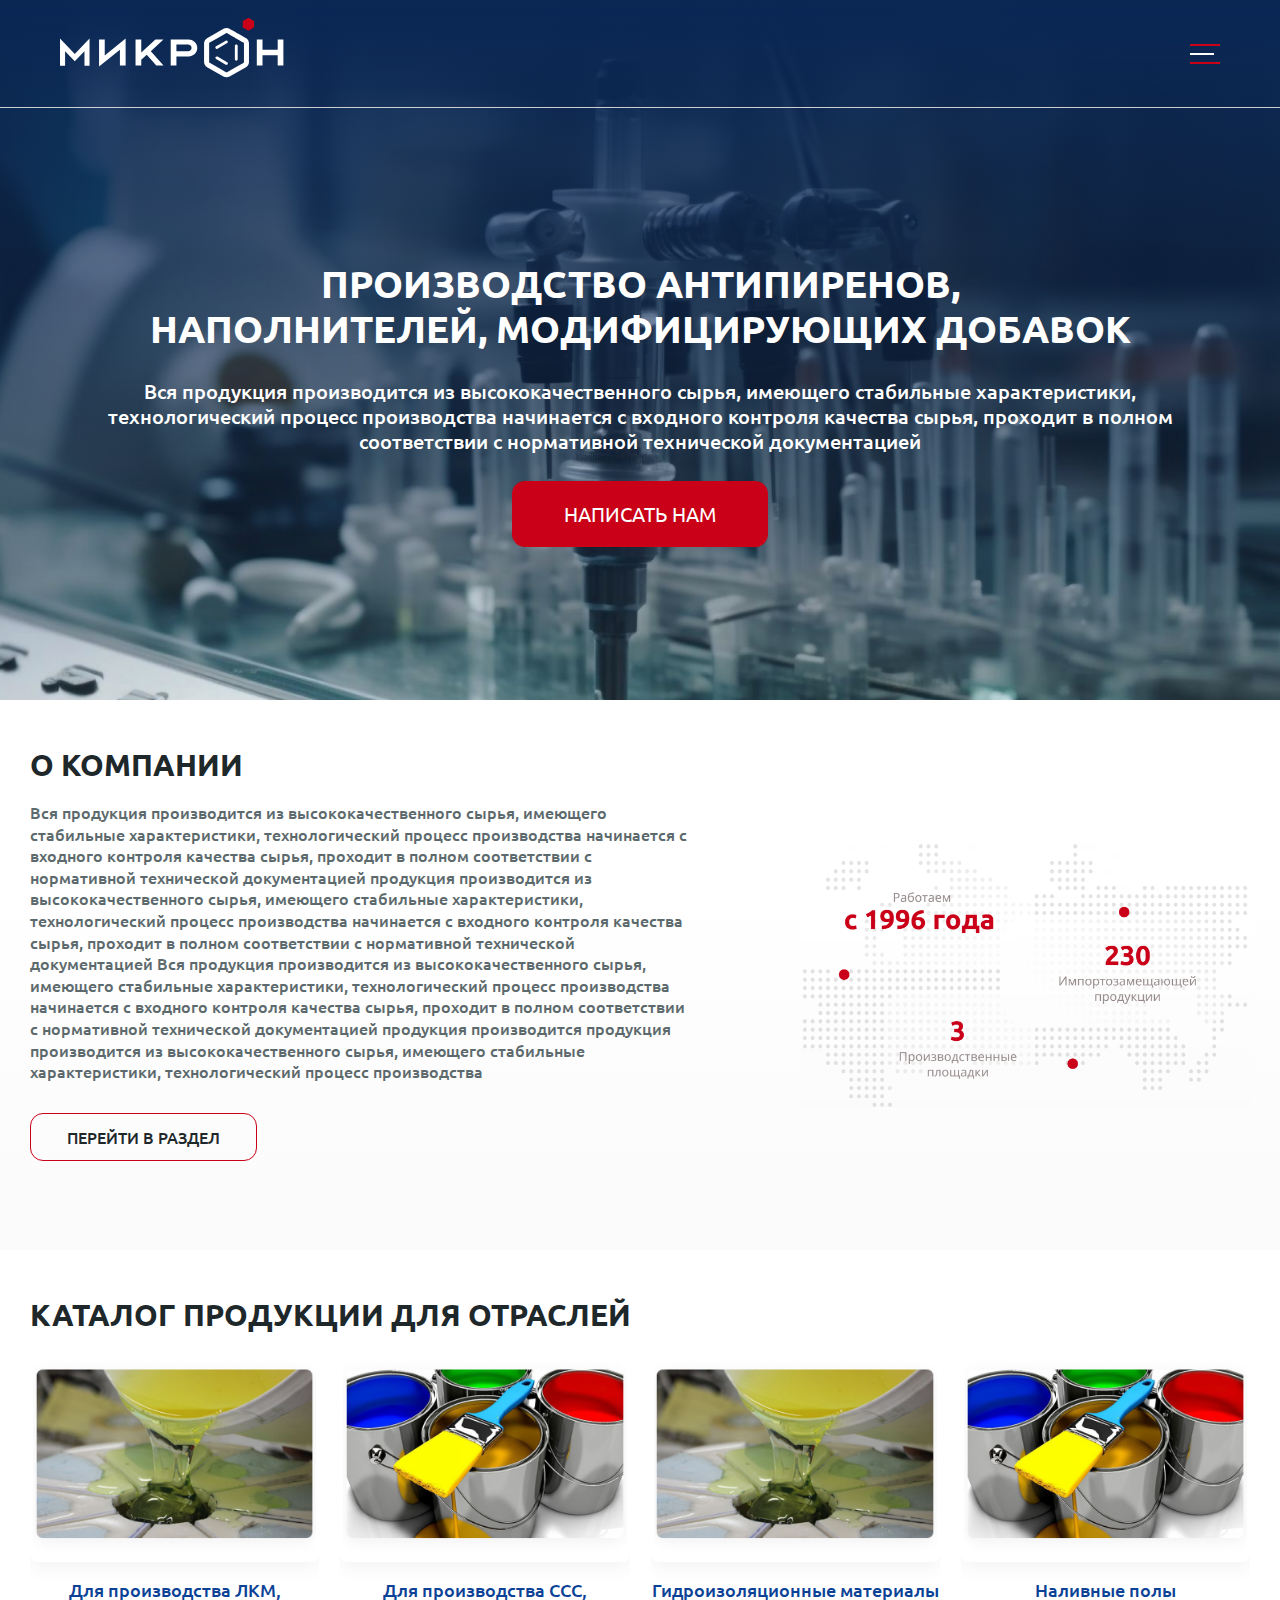
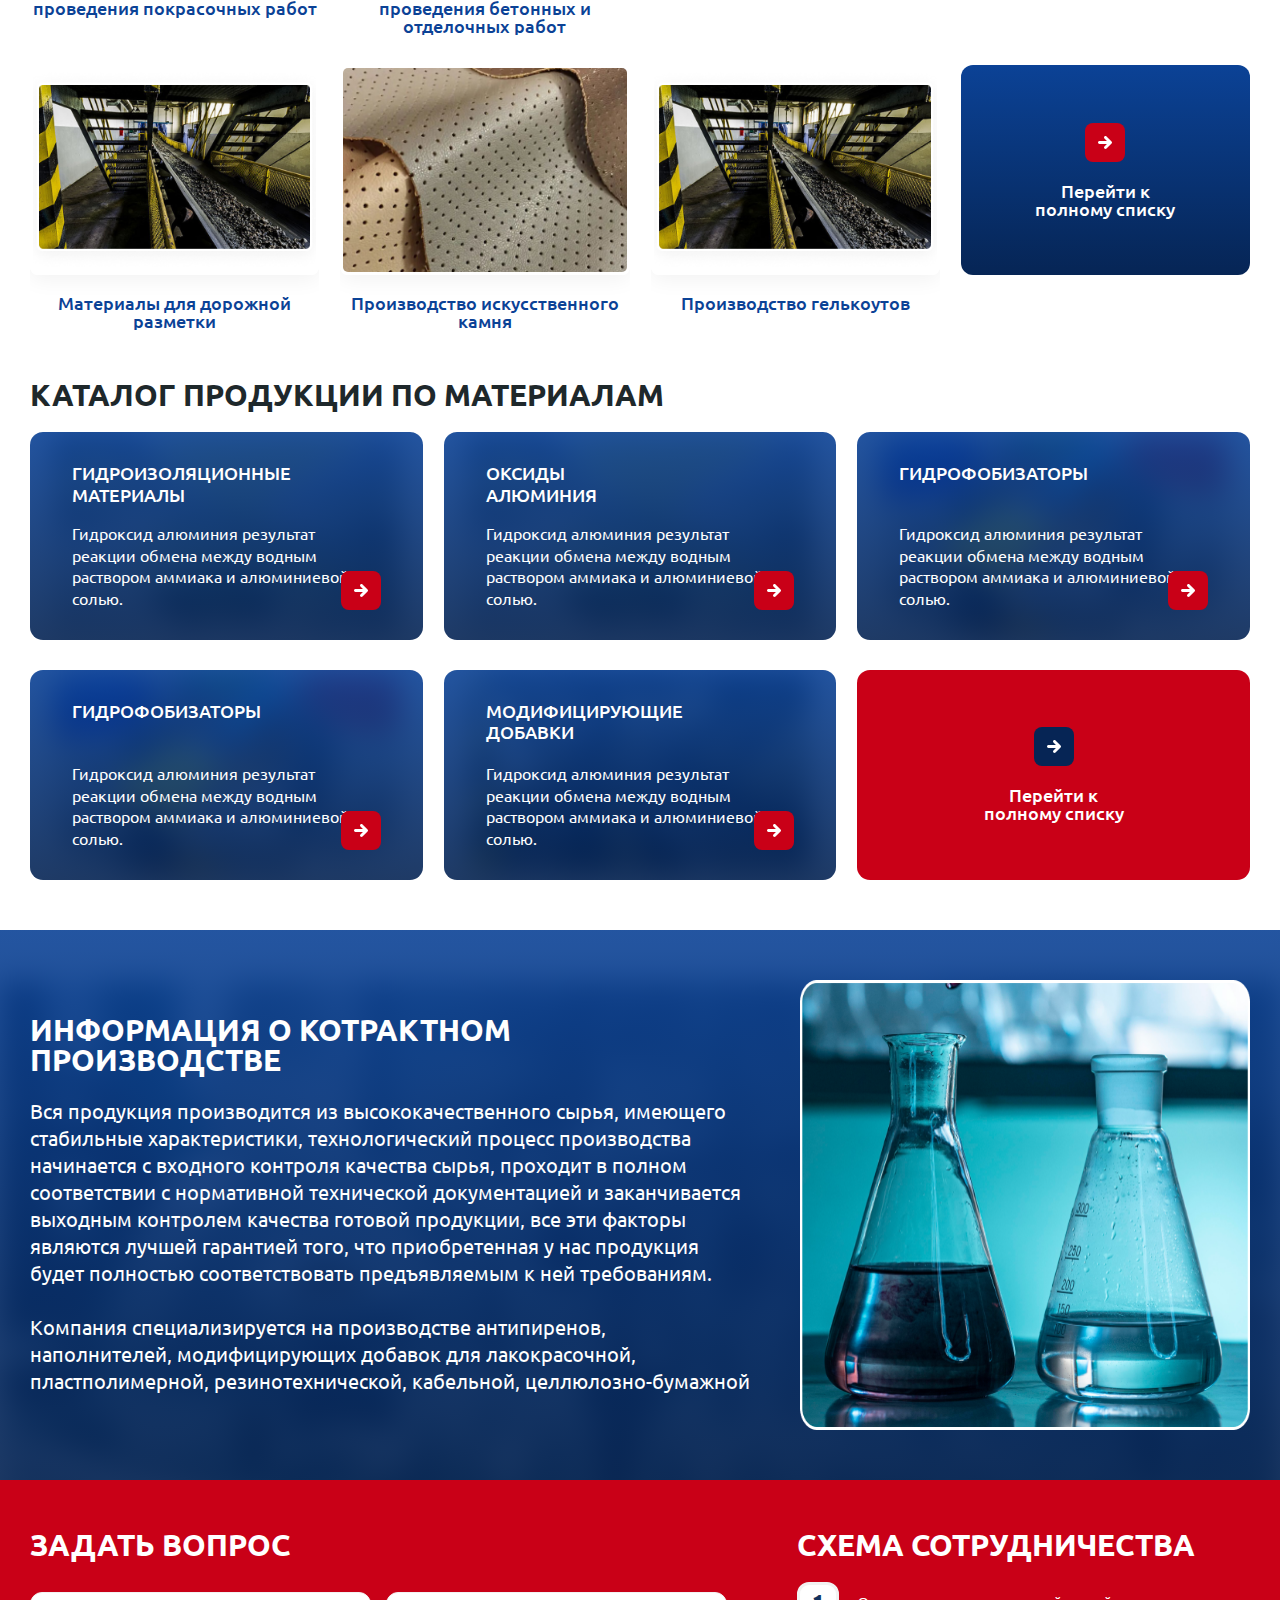
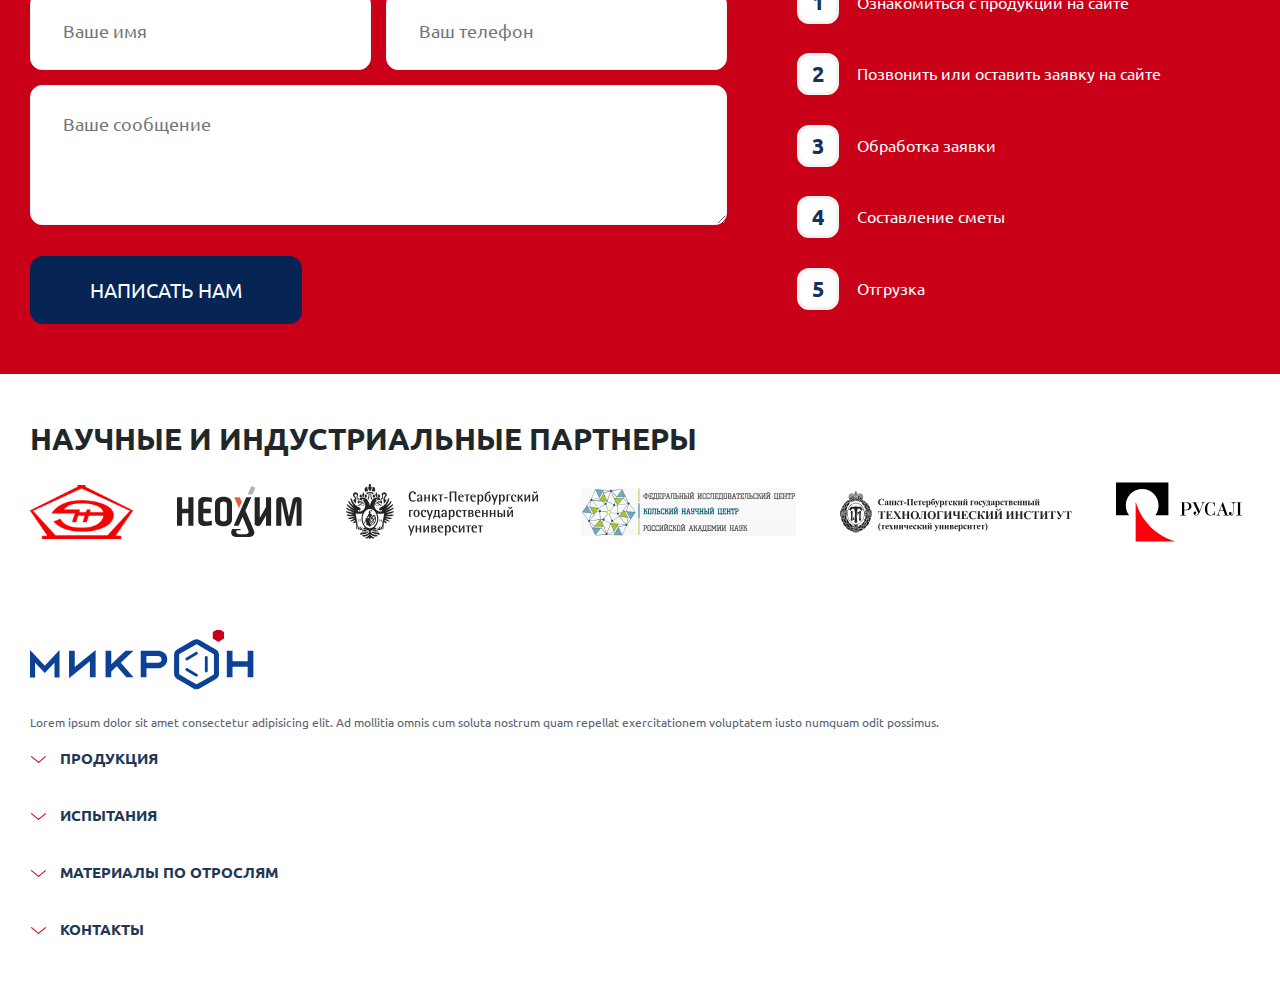
==== commit 44785e20: "Add files via upload" ====
--- a/index.html
+++ b/index.html
@@ -28,45 +28,33 @@
             </div>
             <nav class="header__menu">
                 <ul class="header__list">
-                    <li class="header__li">
-                        <a href="item-1.html" class="header__link">Продукция</a>
-                        <ul class="header-down__menu">
+                    <li class="dropdown-container">
+                        <a href="item-1.html" class="header__link dropdown-toggle hover-dropdown">Продукция</a>
+                        <ul class="header-down__menu dropdown-menu">
                             <li class="header-down__link">
                                 Продукция
+                                <ul class="header-down__submenu">
+                                    <li class="header__li">Испытания</li>
+                                    <li class="header__li">Испытания</li>
+                                    <li class="header__li">Испытания</li>
+                                    <li class="header__li">Испытания</li>
+                                </ul>
                             </li>
-                            <ul class="header-down__submenu">
-                                <li>Испытания</li>
-                                <li>Испытания</li>
-                                <li>Испытания</li>
-                                <li>Испытания</li>
-                            </ul>
                             <li class="header-down__link">
                                 Продукция
+                                <ul class="header-down__submenu">
+                                    <li>Испытания1</li>
+                                    <li>Испытания1</li>
+                                    <li>Испытания</li>
+                                    <li>Испытания</li>
+                                </ul>
                             </li>
-                            <ul class="header-down__submenu">
-                                <li>Испытания1</li>
-                                <li>Испытания1</li>
-                                <li>Испытания</li>
-                                <li>Испытания</li>
-                            </ul>
                             <li>
                                 Продукция
                             </li>
-                            <ul class="header-down__submenu">
-                                <li>Испытания</li>
-                                <li>Испытания</li>
-                                <li>Испытания</li>
-                                <li>Испытания</li>
-                            </ul>
                             <li>
                                 Продукция
                             </li>
-                            <ul class="header-down__submenu">
-                                <li>Испытания</li>
-                                <li>Испытания</li>
-                                <li>Испытания</li>
-                                <li>Испытания</li>
-                            </ul>
                         </ul>
                     </li>
                     <li>
--- a/css/style.min.css
+++ b/css/style.min.css
@@ -190,6 +190,9 @@
   font-size: 20px;
   text-transform: uppercase;
 }
+.btn:hover {
+  background: #a20013;
+}
 .btn-arrow {
   padding: 13px;
   border-radius: 8px;
@@ -201,6 +204,9 @@
   background: transparent;
   font-weight: 500;
 }
+.btn-bordered:hover {
+  background: #ecebeb;
+}
 
 .section {
   padding: 50px 0px;
@@ -208,12 +214,15 @@
 
 .input {
   border-radius: 12px;
-  border: 3px solid #f2f2f2;
+  border: 1px solid #f2f2f2;
   color: #3c3c3b;
   font-size: 18px;
   font-weight: 400;
   line-height: 112%;
   padding: 28px 32px;
+}
+.input:focus {
+  border: 1px solid #000;
 }
 
 .headcrumbs {
@@ -268,6 +277,11 @@
 }
 .form.blue .btn {
   background: #c90017;
+}
+
+.form__row form .btn:hover,
+.catalog-material__item.next .btn:hover {
+  background: #052049;
 }
 
 .header {
@@ -360,6 +374,10 @@
   color: #fff;
   text-transform: uppercase;
   font-weight: 600;
+  cursor: pointer;
+}
+.header__link:hover {
+  color: rgb(211, 211, 211);
 }
 .header__btn {
   display: flex;
@@ -414,14 +432,23 @@
 .header-down__submenu li:hover {
   background: #c90017;
 }
+.header-down__menu.active,
+.header-down__submenu.active {
+  display: block;
+}
 
 .header-down__menu {
-  top: 40px;
+  padding-top: 40px;
+  top: 0px;
 }
 
 .header-down__submenu {
-  top: 0px;
+  transform: translate(3px, 111px);
   left: 130px;
+}
+
+.dropdown-container {
+  cursor: pointer;
 }
 
 .intro {
@@ -920,6 +947,14 @@
   display: flex;
   flex-direction: column;
   overflow: hidden;
+}
+
+table.table__row {
+  overflow-x: scroll;
+}
+
+table.table__row tbody {
+  min-width: 816px;
 }
 
 table.table__row .text th {
@@ -1368,8 +1403,15 @@
   .footer__list li {
     margin: 0px 0px 12px;
   }
+  .partners__row {
+    flex-wrap: nowrap;
+    overflow-x: scroll;
+  }
 }
 @media only screen and (max-width: 992px) {
+  .block__item {
+    display: none;
+  }
   .intro-item-bordered .intro-item__img {
     height: 350px;
     order: 2;
@@ -1397,6 +1439,22 @@
     display: grid;
     grid-template-columns: repeat(auto-fill, minmax(300px, 1fr));
   }
+  .dropdown-container {
+    display: flex;
+    gap: 15px;
+    flex-direction: column;
+    position: relative;
+    z-index: 3;
+  }
+  .header-down__menu {
+    position: relative;
+    padding: 0px;
+    transform: translate(-50px, 0px);
+  }
+  .header-down__submenu {
+    transform: translate(23px, 117px);
+    left: 130px;
+  }
 }
 @media only screen and (max-width: 768px) {
   .intro__row h1 {
@@ -1462,4 +1520,9 @@
   .container {
     padding: 0px 15px;
   }
+  .header-down__menu {
+    position: relative;
+    padding: 0px;
+    transform: translate(-70px, 0px);
+  }
 }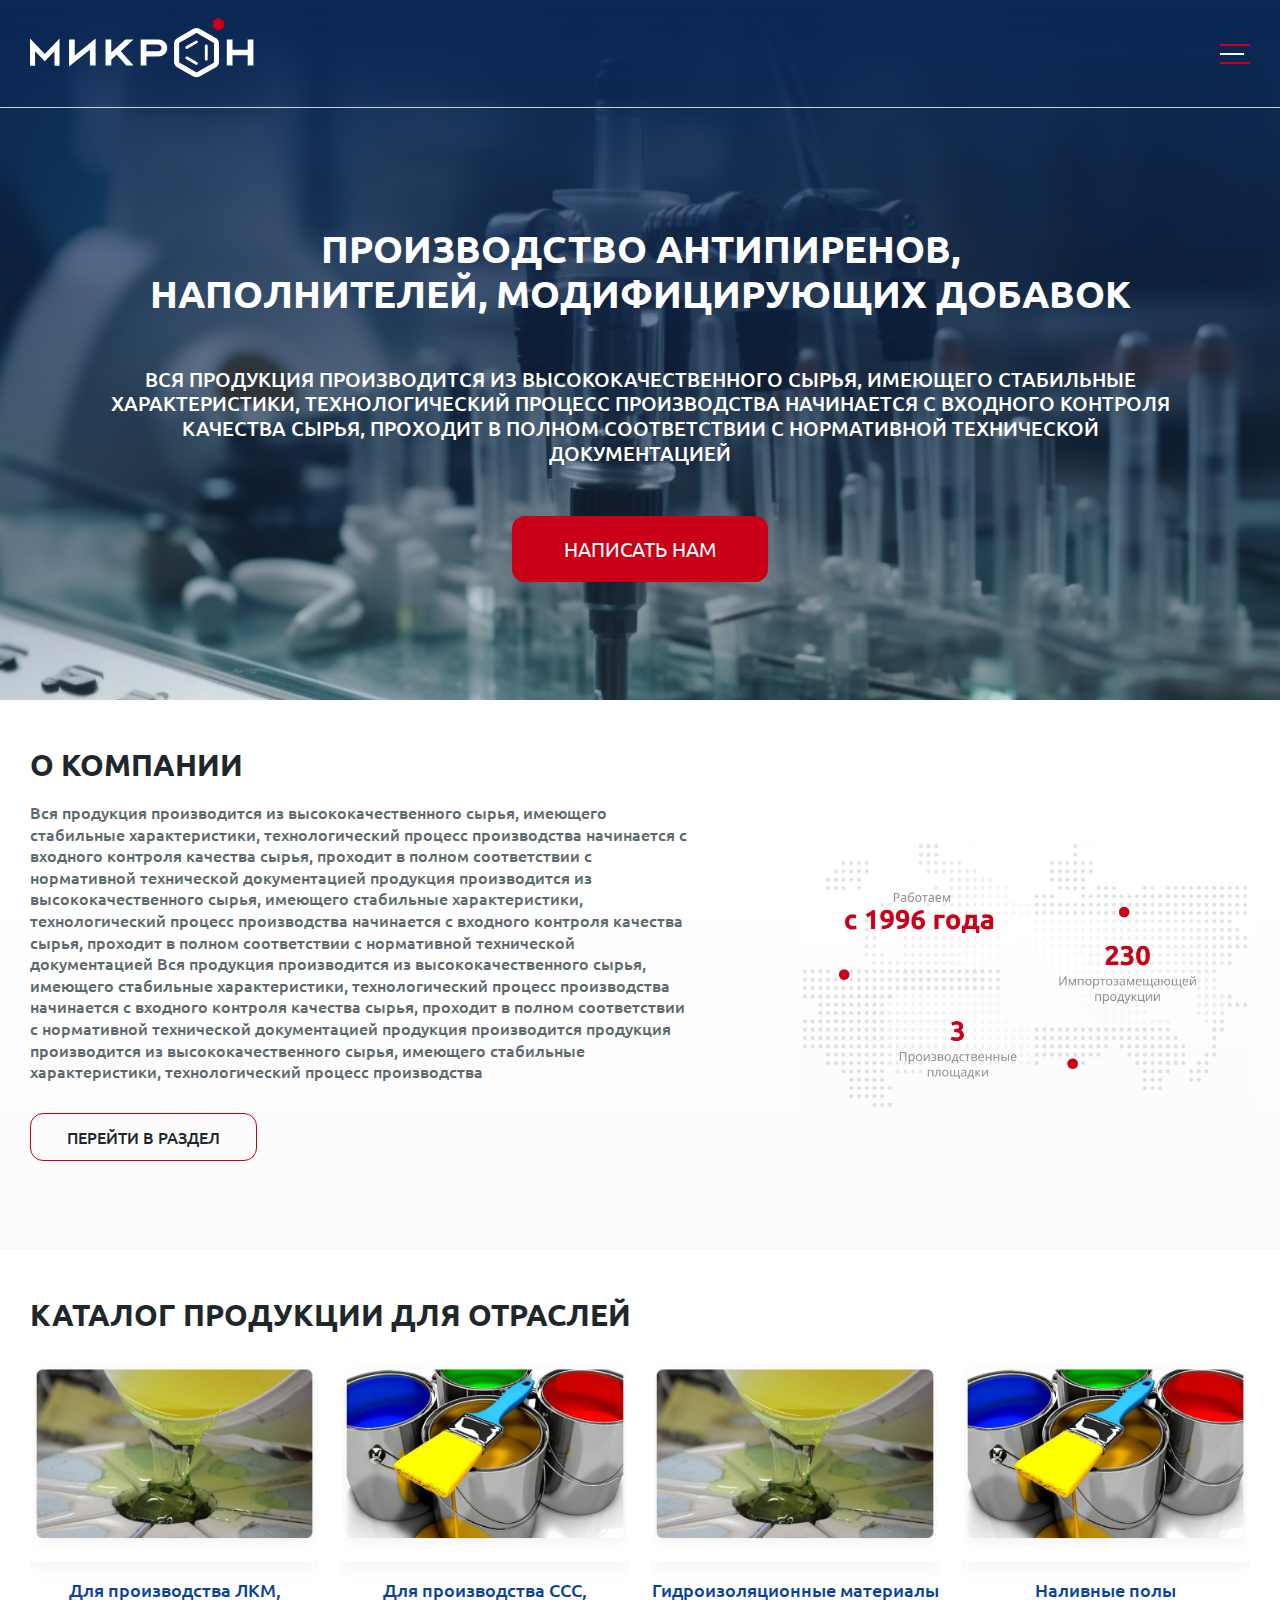
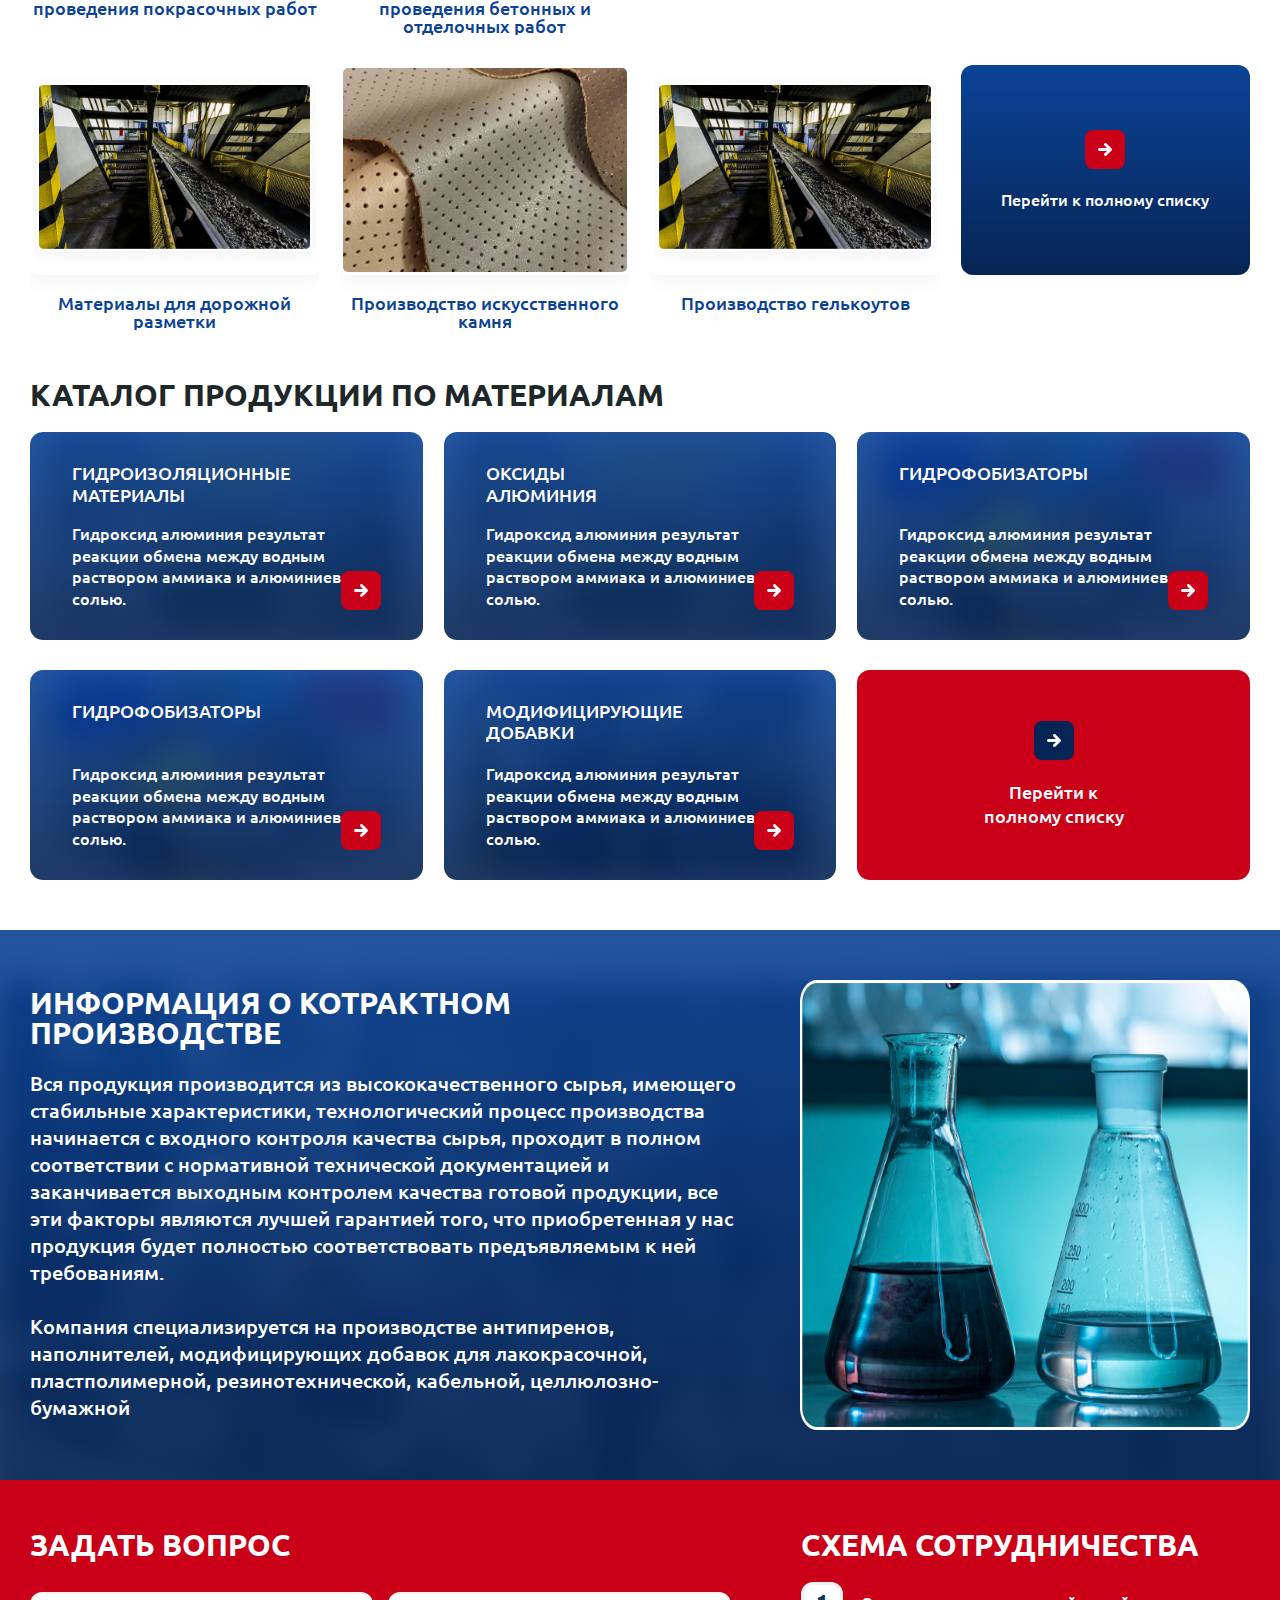
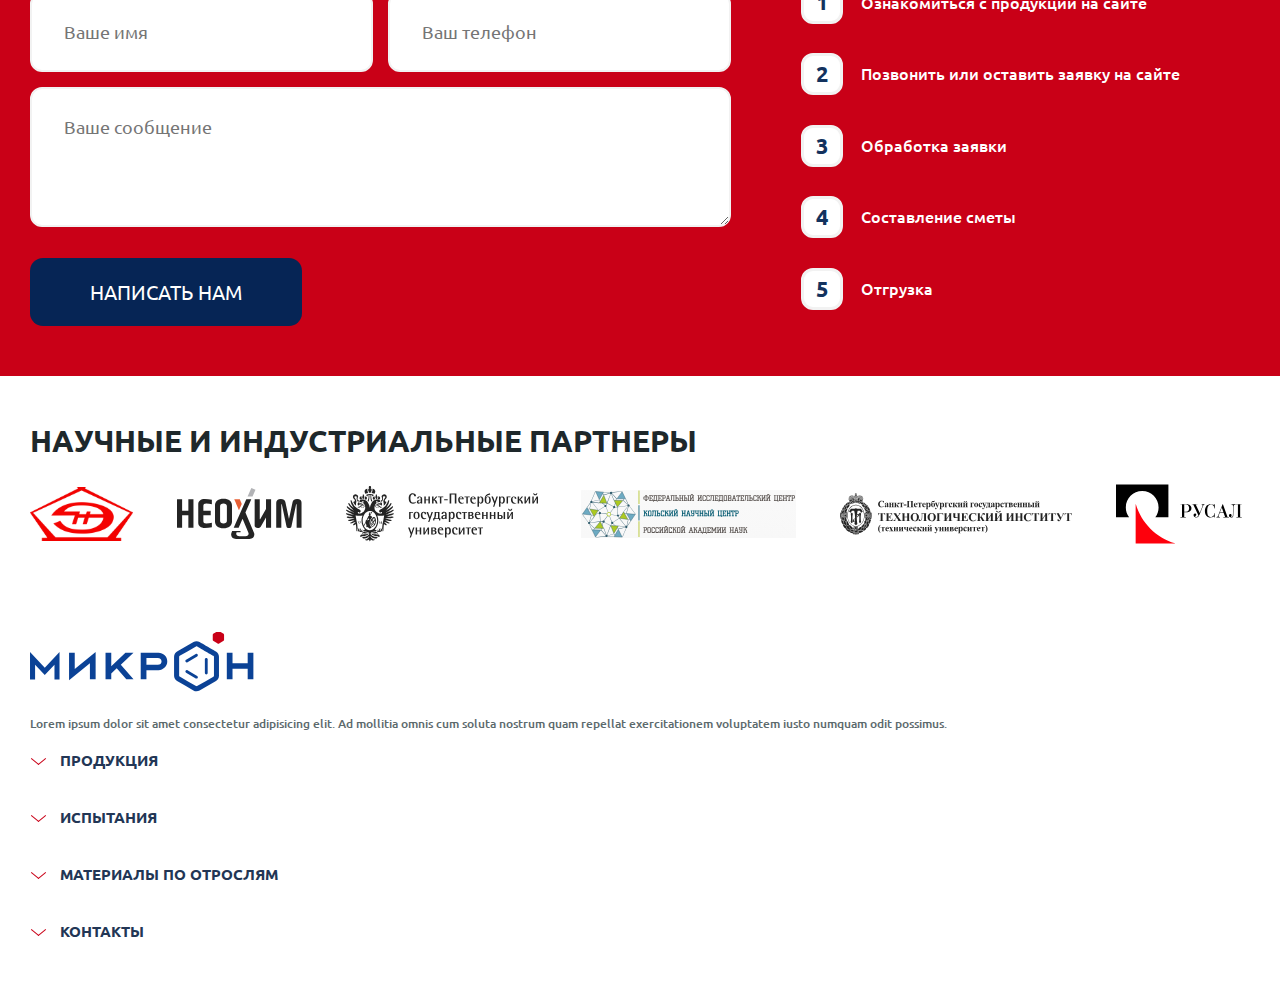
==== commit 83a0334b: "Add files via upload" ====
--- a/index.html
+++ b/index.html
@@ -34,26 +34,26 @@
                             <li class="header-down__link">
                                 Продукция
                                 <ul class="header-down__submenu">
-                                    <li class="header__li">Испытания</li>
-                                    <li class="header__li">Испытания</li>
-                                    <li class="header__li">Испытания</li>
-                                    <li class="header__li">Испытания</li>
+                                    <li class="header__li"><a href="#">Испытания</a></li>
+                                    <li class="header__li"><a href="#">Испытания</a></li>
+                                    <li class="header__li"><a href="#">Испытания</a></li>
+                                    <li class="header__li"><a href="#">Испытания</a></li>
                                 </ul>
                             </li>
                             <li class="header-down__link">
                                 Продукция
                                 <ul class="header-down__submenu">
-                                    <li>Испытания1</li>
-                                    <li>Испытания1</li>
-                                    <li>Испытания</li>
-                                    <li>Испытания</li>
+                                    <li class="header__li"><a href="#">Испытания1</a></li>
+                                    <li class="header__li"><a href="#">Испытания1</a></li>
+                                    <li class="header__li"><a href="#">Испытания</a></li>
+                                    <li class="header__li"><a href="#">Испытания</a></li>
                                 </ul>
                             </li>
                             <li>
-                                Продукция
+                                <a href="#">Продукция</a>
                             </li>
                             <li>
-                                Продукция
+                                <a href="#">Продукция</a>
                             </li>
                         </ul>
                     </li>
@@ -96,7 +96,7 @@
                             <h2>Вся продукция производится из высококачественного сырья, имеющего стабильные характеристики, технологический процесс производства начинается с
                                 входного
                                 контроля качества сырья, проходит в полном соответствии с нормативной технической документацией</h2>
-                            <button class="btn">Написать нам</button>
+                            <button class="btn btn-consultation">Написать нам</button>
                         </div>
                     </div>
                 </section>
@@ -104,8 +104,8 @@
                     <div class="container">
                         <div class="about__row">
                             <div class="about__info">
-                                <h2 class="about__title title">о компании</h2>
-                                <p class="text">Вся продукция производится из высококачественного сырья, имеющего стабильные характеристики, технологический процесс производства
+                                <h2>о компании</h2>
+                                <p>Вся продукция производится из высококачественного сырья, имеющего стабильные характеристики, технологический процесс производства
                                     начинается с входного контроля качества сырья, проходит в полном соответствии с нормативной технической документацией продукция производится из
                                     высококачественного сырья, имеющего стабильные характеристики, технологический процесс производства начинается с входного контроля качества
                                     сырья, проходит в полном соответствии с нормативной технической документацией Вся продукция производится из высококачественного сырья, имеющего
@@ -123,49 +123,49 @@
                 </section>
                 <section class="catalog section">
                     <div class="container">
-                        <h2 class="catalog__title title">каталог продукции для отраслей</h2>
+                        <h2>каталог продукции для отраслей</h2>
                         <div class="catalog__row">
                             <a href="#" class="catalog__item">
                                 <div class="catalog__img"><img src="img/index/catalog/1.png" alt=""></div>
-                                <h3 class="catalog__subtitle subtitle">
+                                <h3>
                                     Для производства ЛКМ,
                                     проведения покрасочных работ
                                 </h3>
                             </a>
                             <a href="#" class="catalog__item">
                                 <div class="catalog__img"><img src="img/index/catalog/2.png" alt=""></div>
-                                <h3 class="catalog__subtitle subtitle">
+                                <h3>
                                     Для производства ССС,
                                     проведения бетонных и отделочных работ
                                 </h3>
                             </a>
                             <a href="#" class="catalog__item">
                                 <div class="catalog__img"><img src="img/index/catalog/3.png" alt=""></div>
-                                <h3 class="catalog__subtitle subtitle">
+                                <h3>
                                     Гидроизоляционные материалы
                                 </h3>
                             </a>
                             <a href="#" class="catalog__item">
                                 <div class="catalog__img"><img src="img/index/catalog/4.png" alt=""></div>
-                                <h3 class="catalog__subtitle subtitle">
+                                <h3>
                                     Наливные полы
                                 </h3>
                             </a>
                             <a href="#" class="catalog__item">
                                 <div class="catalog__img"><img src="img/index/catalog/5.png" alt=""></div>
-                                <h3 class="catalog__subtitle subtitle">
+                                <h3>
                                     Материалы для дорожной разметки
                                 </h3>
                             </a>
                             <a href="#" class="catalog__item">
                                 <div class="catalog__img"><img src="img/index/catalog/6.png" alt=""></div>
-                                <h3 class="catalog__subtitle subtitle">
+                                <h3>
                                     Производство искусственного камня
                                 </h3>
                             </a>
                             <a href="#" class="catalog__item">
                                 <div class="catalog__img"><img src="img/index/catalog/7.png" alt=""></div>
-                                <h3 class="catalog__subtitle subtitle">
+                                <h3>
                                     Производство
                                     гелькоутов
                                 </h3>
@@ -181,15 +181,15 @@
                 </section>
                 <section class="catalog-material">
                     <div class="container">
-                        <h2 class="catalog-material__title title">каталог продукции по материалам</h2>
+                        <h2>каталог продукции по материалам</h2>
                         <div class="catalog-material__row">
                             <a href="#" class="catalog-material__item">
                                 <img class="catalog-material__img" src="img/index/catalog/3.png" alt="">
                                 <div class="item__row">
-                                    <h3 class="catalog-material__subtitle subtitle white">
+                                    <h3>
                                         Гидроизоляционные материалы
                                     </h3>
-                                    <p class="text white">Гидроксид алюминия результат реакции обмена между водным раствором аммиака и алюминиевой солью.</p>
+                                    <p>Гидроксид алюминия результат реакции обмена между водным раствором аммиака и алюминиевой солью.</p>
                                     <div class="btn btn-arrow">
                                         <img src="img/svgicons/left-arrow.svg" alt="">
                                     </div>
@@ -198,11 +198,11 @@
                             <a href="#" class="catalog-material__item">
                                 <img class="catalog-material__img" src="img/index/catalog/1.png" alt="">
                                 <div class="item__row">
-                                    <h3 class="catalog-material__subtitle subtitle white">
+                                    <h3>
                                         Оксиды
                                         алюминия
                                     </h3>
-                                    <p class="text white">Гидроксид алюминия результат реакции обмена между водным раствором аммиака и алюминиевой солью.</p>
+                                    <p>Гидроксид алюминия результат реакции обмена между водным раствором аммиака и алюминиевой солью.</p>
                                     <div class="btn btn-arrow">
                                         <img src="img/svgicons/left-arrow.svg" alt="">
                                     </div>
@@ -211,10 +211,10 @@
                             <a href="#" class="catalog-material__item">
                                 <img class="catalog-material__img" src="img/index/catalog/2.png" alt="">
                                 <div class="item__row">
-                                    <h3 class="catalog-material__subtitle subtitle white">
+                                    <h3>
                                         Гидрофобизаторы
                                     </h3>
-                                    <p class="text white">Гидроксид алюминия результат реакции обмена между водным раствором аммиака и алюминиевой солью.</p>
+                                    <p>Гидроксид алюминия результат реакции обмена между водным раствором аммиака и алюминиевой солью.</p>
                                     <div class="btn btn-arrow">
                                         <img src="img/svgicons/left-arrow.svg" alt="">
                                     </div>
@@ -223,10 +223,10 @@
                             <a href="#" class="catalog-material__item">
                                 <img class="catalog-material__img" src="img/index/catalog/4.png" alt="">
                                 <div class="item__row">
-                                    <h3 class="catalog-material__subtitle subtitle white">
+                                    <h3>
                                         Гидрофобизаторы
                                     </h3>
-                                    <p class="text white">Гидроксид алюминия результат реакции обмена между водным раствором аммиака и алюминиевой солью.</p>
+                                    <p>Гидроксид алюминия результат реакции обмена между водным раствором аммиака и алюминиевой солью.</p>
                                     <div class="btn btn-arrow">
                                         <img src="img/svgicons/left-arrow.svg" alt="">
                                     </div>
@@ -235,10 +235,10 @@
                             <a href="#" class="catalog-material__item">
                                 <img class="catalog-material__img" src="img/index/catalog/5.png" alt="">
                                 <div class="item__row">
-                                    <h3 class="catalog-material__subtitle subtitle white">
+                                    <h3>
                                         Модифицирующие добавки
                                     </h3>
-                                    <p class="text white">Гидроксид алюминия результат реакции обмена между водным раствором аммиака и алюминиевой солью.</p>
+                                    <p>Гидроксид алюминия результат реакции обмена между водным раствором аммиака и алюминиевой солью.</p>
                                     <div class="btn btn-arrow">
                                         <img src="img/svgicons/left-arrow.svg" alt="">
                                     </div>
@@ -258,8 +258,8 @@
                     <div class="container">
                         <div class="info__row">
                             <div class="info__info">
-                                <h2 class="info__title title white">информация о котрактном производстве</h2>
-                                <p class="text white">
+                                <h2>информация о котрактном производстве</h2>
+                                <p>
                                     Вся продукция производится из высококачественного сырья, имеющего стабильные характеристики, технологический процесс производства начинается с
                                     входного контроля качества сырья, проходит в полном соответствии с нормативной технической документацией и заканчивается выходным контролем
                                     качества готовой продукции, все эти факторы являются лучшей гарантией того, что приобретенная у нас продукция будет полностью соответствовать
@@ -280,7 +280,7 @@
                     <div class="container">
                         <div class="form__row">
                             <div class="form__form">
-                                <h2 class="title white">Задать вопрос</h2>
+                                <h2>Задать вопрос</h2>
                                 <form action="#">
                                     <div class="flex">
                                         <input class="input" type="text" name="name" placeholder="Ваше имя">
@@ -291,13 +291,13 @@
                                 </form>
                             </div>
                             <div class="form__info">
-                                <h2 class="title white">схема сотрудничества</h2>
-                                <ul class="form__list">
-                                    <li class="text white">Ознакомиться с продукций на сайте</li>
-                                    <li class="text white">Позвонить или оставить заявку на сайте</li>
-                                    <li class="text white">Обработка заявки</li>
-                                    <li class="text white">Составление сметы</li>
-                                    <li class="text white">Отгрузка</li>
+                                <h2>схема сотрудничества</h2>
+                                <ul>
+                                    <li>Ознакомиться с продукций на сайте</li>
+                                    <li>Позвонить или оставить заявку на сайте</li>
+                                    <li>Обработка заявки</li>
+                                    <li>Составление сметы</li>
+                                    <li>Отгрузка</li>
                                 </ul>
                             </div>
                         </div>
@@ -305,7 +305,7 @@
                 </article>
                 <article class="partners section">
                     <div class="container">
-                        <h2 class="partners__title title">Научные и индустриальные партнеры</h2>
+                        <h2>Научные и индустриальные партнеры</h2>
                         <div class="partners__row">
                             <img class="partners__item" src="img/svgicons/partner-1.svg" alt="">
                             <img class="partners__item" src="img/svgicons/partner-2.svg" alt="">
@@ -333,33 +333,33 @@
             <nav class="footer__nav block__item">
                 <h3 class="footer__title block__title">Продукция</h3>
                 <ul class="footer__list block__text">
-                    <li>Гидроксиды алюминия</li>
-                    <li>Оксиды алюминия</li>
-                    <li>Биоцидные добавки</li>
-                    <li>Модифицирующие добавки</li>
-                    <li>Гидроизоляционные материалы</li>
-                    <li>Гидрофобизаторы</li>
-                    <li>Смолы</li>
+                    <li><a href="#">Гидроксиды алюминия</a></li>
+                    <li><a href="#">Оксиды алюминия</a></li>
+                    <li><a href="#">Биоцидные добавки</a></li>
+                    <li><a href="#">Модифицирующие добавки</a></li>
+                    <li><a href="#">Гидроизоляционные материалы</a></li>
+                    <li><a href="#">Гидрофобизаторы</a></li>
+                    <li><a href="#">Смолы</a></li>
                 </ul>
             </nav>
             <nav class="footer__nav block__item">
                 <h3 class="footer__title block__title">Испытания</h3>
                 <ul class="footer__list block__text">
-                    <li>Оксиды алюминия</li>
-                    <li>Биоцидные добавки</li>
-                    <li>Модифицирующие добавки</li>
+                    <li><a href="#">Оксиды алюминия</a></li>
+                    <li><a href="#">Биоцидные добавки</a></li>
+                    <li><a href="#">Модифицирующие добавки</a></li>
                 </ul>
             </nav>
             <nav class="footer__nav block__item">
                 <h3 class="footer__title block__title">Материалы по отрослям</h3>
                 <ul class="footer__list block__text">
-                    <li>Для производства ЛКМ, проведения покрасочных работ</li>
-                    <li>Для производства ССС, проведения бетонных и отделочных работ</li>
-                    <li>Гидроизоляционные материалы</li>
-                    <li>Наливные полы</li>
-                    <li>Материалы для дорожной разметки</li>
-                    <li>Производство искусственного камня</li>
-                    <li>Производство гелькоутов</li>
+                    <li><a href="#">Для производства ЛКМ, проведения покрасочных работ</a></li>
+                    <li><a href="#">Для производства ССС, проведения бетонных и отделочных работ</a></li>
+                    <li><a href="#">Гидроизоляционные материалы</a></li>
+                    <li><a href="#">Наливные полы</a></li>
+                    <li><a href="#">Материалы для дорожной разметки</a></li>
+                    <li><a href="#">Производство искусственного камня</a></li>
+                    <li><a href="#">Производство гелькоутов</a></li>
                     <li><a href="#"><b>Посмотреть все</b></a></li>
                 </ul>
             </nav>
@@ -400,6 +400,21 @@
     </div>
 </footer>
         </div>
+        <div class="dialogbox dialogbox-consultation">
+            <div class="dialogbox__inner">
+                <div class="dialogbox__window">
+                    <div class="dialogbox__close"></div>
+                    <div class="dialogbox__form">
+                        <h2>Обратный звонок</h2>
+                        <form action="#">
+                            <input class="input" type="text" name="name" placeholder="Ваше имя">
+                            <input class="input" type="tel" name="phone" placeholder="Ваш телефон">
+                            <button type="submit" class="btn btn-sumbit">Написать нам</button>
+                        </form>
+                    </div>
+                </div>
+            </div>
+        </div>
     </body>
 
 </html>--- a/css/style.min.css
+++ b/css/style.min.css
@@ -146,34 +146,38 @@
   font-weight: 500;
   font-style: normal;
 }
-.title {
+h1,
+h2 {
   color: #1e282b;
   font-size: 30px;
   font-weight: 700;
   text-transform: uppercase;
   margin: 0px 0px 22px;
 }
-.title.white {
-  color: #fff;
-}
-
-.subtitle {
+h1.white,
+h2.white {
+  color: #fff;
+}
+
+h3 {
   color: #0b4296;
   font-size: 18px;
   font-weight: 500;
   font-size: 18px;
 }
-.subtitle.white {
-  color: #fff;
-}
-
-.text {
+h3.white {
+  color: #fff;
+}
+
+p,
+.table__row table th:first-child {
   font-size: 16px;
   color: #5d6a6d;
   font-weight: 500;
   line-height: 135%;
 }
-.text.white {
+p.white,
+.table__row table th:first-child.white {
   font-weight: 300;
   color: #fff;
 }
@@ -189,13 +193,18 @@
   border-radius: 13px;
   font-size: 20px;
   text-transform: uppercase;
+  transition: all 300ms ease;
 }
 .btn:hover {
   background: #a20013;
+}
+.btn:active {
+  background: #870010;
 }
 .btn-arrow {
   padding: 13px;
   border-radius: 8px;
+  transition: all 300ms ease;
 }
 .btn-bordered {
   color: #1e282b;
@@ -203,9 +212,13 @@
   font-size: 16px;
   background: transparent;
   font-weight: 500;
+  transition: all 300ms ease;
 }
 .btn-bordered:hover {
-  background: #ecebeb;
+  background: rgb(255, 238, 238);
+}
+.btn-bordered:active {
+  background: rgb(240, 222, 222);
 }
 
 .section {
@@ -214,15 +227,16 @@
 
 .input {
   border-radius: 12px;
-  border: 1px solid #f2f2f2;
+  border: 2px solid #f2f2f2;
   color: #3c3c3b;
   font-size: 18px;
   font-weight: 400;
   line-height: 112%;
   padding: 28px 32px;
+  transition: all 300ms ease;
 }
 .input:focus {
-  border: 1px solid #000;
+  border: 2px solid #0b4296;
 }
 
 .headcrumbs {
@@ -283,6 +297,77 @@
 .catalog-material__item.next .btn:hover {
   background: #052049;
 }
+.form__row form .btn:active,
+.catalog-material__item.next .btn:active {
+  background: #031531;
+}
+
+.form.blue form .btn:hover {
+  background: #a20013;
+}
+.form.blue form .btn:active {
+  background: #870010;
+}
+.form.blue form .input:focus {
+  border: 2px solid #c90017;
+}
+
+.dialogbox {
+  display: none;
+  position: fixed;
+  z-index: 1000;
+  top: 0;
+  right: 0;
+  bottom: 0;
+  left: 0;
+  overflow: auto;
+  background: rgba(0, 0, 0, 0.3);
+}
+.dialogbox__inner {
+  display: flex;
+  flex: 1 1 100%;
+  align-items: center;
+  justify-content: center;
+  padding: 0 15px;
+  height: 100%;
+  width: 100%;
+}
+.dialogbox__window {
+  display: block;
+  position: relative;
+  -webkit-box-sizing: border-box;
+  box-sizing: border-box;
+  padding: 50px 50px 41px;
+  width: 100%;
+  max-width: 854px;
+  border-radius: 30px;
+  background: #102c56;
+}
+.dialogbox__close {
+  transition: all 0.2s ease-in-out;
+  position: absolute;
+  z-index: 2;
+  top: 30px;
+  right: 32px;
+  width: 22px;
+  height: 22px;
+  background: center center no-repeat;
+  background-size: contain;
+  background-image: url(../img/svgicons/close.svg);
+  cursor: pointer;
+}
+.dialogbox__form h2 {
+  color: #fff;
+  margin: 0px 0px 30px;
+}
+.dialogbox__form .input {
+  display: block;
+  width: 100%;
+  margin: 0px 0px 13px;
+}
+.dialogbox__form .btn {
+  padding: 21px 60px;
+}
 
 .header {
   position: fixed;
@@ -310,7 +395,6 @@
   align-items: center;
   height: 100%;
   max-width: 1680px;
-  padding: 0px 30px;
   position: relative;
   z-index: 3;
   margin: 0 auto;
@@ -377,7 +461,10 @@
   cursor: pointer;
 }
 .header__link:hover {
-  color: rgb(211, 211, 211);
+  color: rgb(238, 236, 236);
+}
+.header__link:active {
+  color: rgb(209, 206, 206);
 }
 .header__btn {
   display: flex;
@@ -401,6 +488,7 @@
 }
 .header__btn-text {
   font-family: Teko;
+  color: #fff;
   font-size: 28px;
   font-style: normal;
   font-weight: 700;
@@ -431,6 +519,10 @@
 .header-down__menu li:hover,
 .header-down__submenu li:hover {
   background: #c90017;
+}
+.header-down__menu li a,
+.header-down__submenu li a {
+  color: #fff;
 }
 .header-down__menu.active,
 .header-down__submenu.active {
@@ -493,6 +585,7 @@
   line-height: 119.8%; /* 45.524px */
   text-transform: uppercase;
   max-height: 1100px;
+  color: #fff;
 }
 .intro__row h2 {
   text-align: center;
@@ -500,6 +593,7 @@
   font-weight: 500;
   line-height: 124.4%; /* 24.88px */
   max-width: 1100px;
+  color: #fff;
 }
 .intro__row .btn {
   text-transform: uppercase;
@@ -525,7 +619,7 @@
   display: flex;
   gap: 50px;
 }
-.about__row .text {
+.about__row p {
   margin: 0px 0px 30px;
   max-width: 660px;
 }
@@ -570,10 +664,6 @@
 }
 .catalog__item.next p {
   color: #fff;
-  text-align: center;
-  font-size: 18px;
-  max-width: 154px;
-  font-weight: 500;
 }
 .catalog__img {
   position: relative;
@@ -593,7 +683,7 @@
   left: 0px;
   object-fit: cover;
 }
-.catalog__subtitle {
+.catalog h3 {
   text-align: center;
 }
 
@@ -672,12 +762,16 @@
   z-index: 1;
   filter: blur(15px);
 }
-.catalog-material__subtitle {
+.catalog-material h3 {
   max-width: 150px;
   margin: 0px 0px 18px;
   flex: 1 1 auto;
   text-transform: uppercase;
   line-height: 1.2;
+  color: #fff;
+}
+.catalog-material p {
+  color: #fff;
 }
 
 .info {
@@ -712,9 +806,6 @@
 .info__info {
   flex: 1 1 auto;
 }
-.info__info .text {
-  font-size: 20px;
-}
 .info__img {
   flex: 0 0 582px;
   height: 450px;
@@ -729,6 +820,13 @@
   left: 0px;
   object-fit: fill;
 }
+.info h2 {
+  color: #fff;
+}
+.info p {
+  font-size: 20px;
+  color: #fff;
+}
 
 .form {
   background: #c90017;
@@ -737,7 +835,8 @@
   display: flex;
   gap: 70px;
 }
-.form__row .title {
+.form__row h2 {
+  color: #fff;
   margin: 0px 0px 32px;
 }
 .form__row form {
@@ -763,16 +862,20 @@
 .form__info {
   counter-reset: counterForm 0;
 }
-.form__list {
+.form ul {
   display: flex;
   flex-direction: column;
   gap: 50px;
 }
-.form__list li {
+.form ul li {
   position: relative;
   padding: 0px 0px 0px 60px;
-}
-.form__list li::before {
+  font-size: 16px;
+  color: #fff;
+  font-weight: 500;
+  line-height: 135%;
+}
+.form ul li::before {
   content: counter(counterForm);
   counter-increment: counterForm 1;
   display: flex;
@@ -806,7 +909,7 @@
   display: flex;
   gap: 80px;
 }
-.intro-item__row .text {
+.intro-item__row p {
   margin: 0px 0px 32px;
 }
 .intro-item__info {
@@ -819,6 +922,19 @@
   color: #1e282b;
   font-size: 24px;
   font-weight: 700;
+  cursor: pointer;
+}
+.intro-item__down p {
+  margin: 0px;
+  font-size: 24px;
+  font-weight: 600;
+  color: #1e282b;
+}
+.intro-item__down:hover p {
+  color: #c90017;
+}
+.intro-item__down:active p {
+  color: #a20013;
 }
 .intro-item__img {
   position: relative;
@@ -848,11 +964,16 @@
   line-height: 134.9%;
   margin: 0px 0px 16px;
 }
-.intro-item-bordered p.text {
+.intro-item-bordered p {
   font-weight: 300;
   margin: 0px 0px 22px;
 }
-.intro-item-bordered h2.text {
+.intro-item-bordered h2 {
+  font-size: 16px;
+  color: #5d6a6d;
+  font-weight: 500;
+  line-height: 135%;
+  text-transform: none;
   margin: 0px 0px 13px;
 }
 .intro-item-bordered .intro-item__row {
@@ -937,8 +1058,8 @@
   flex-direction: column;
 }
 
-table.table__row,
-.item-table__table {
+.table__row table,
+.item-table__table table {
   width: 100%;
   border-collapse: collapse;
   border-spacing: 0;
@@ -949,41 +1070,46 @@
   overflow: hidden;
 }
 
-table.table__row {
-  overflow-x: scroll;
-}
-
-table.table__row tbody {
+.table__row table {
+  overflow-x: auto;
+}
+
+.table__row table tbody {
   min-width: 816px;
 }
 
-table.table__row .text th {
+.table__row table tr:first-child th {
   width: 200px;
 }
 
-table.table__row .text th:first-child {
+.table__row table tr:first-child th:first-child {
   width: 500px;
 }
 
-table.table__row,
-table.table__row td,
-table.table__row th,
-table.item-table__table,
-table.item-table__table td,
-table.item-table__table th {
+.table__row table,
+.table__row table td,
+.table__row table th,
+.item-table__table table,
+.item-table__table table td,
+.item-table__table table th {
   border: 1px solid #c90017;
 }
 
-table.table__row td,
-table.table__row th {
+.table__row table td,
+.table__row table th {
   padding: 3px;
   width: 30px;
   height: 35px;
 }
 
-table.table__row td {
+.table__row table td:first-child {
   color: #5d6a6d;
   padding: 0px 0px 0px 47px;
+}
+
+.table__row table td img {
+  display: block;
+  margin: 0 auto;
 }
 
 .item-table__table td {
@@ -991,7 +1117,7 @@
   padding: 0px 0px 0px 37px;
 }
 
-table.table__row th,
+.table__row table th,
 .item-table__table th {
   color: #5d6a6d;
   font-family: Ubuntu;
@@ -1039,14 +1165,14 @@
 .item-param {
   margin: 0px 0px 48px;
 }
-.item-param__title {
+.item-param h2 {
   display: flex;
   align-items: center;
   gap: 17px;
 }
-.item-param.border .text {
+.item-param.border p {
   padding-bottom: 45px;
-  border-bottom: 1px solid #5d6a6d;
+  border-bottom: 1px solid #5d6a6d !important;
 }
 
 .materials__row {
@@ -1101,10 +1227,10 @@
   flex-direction: column;
   gap: 50px;
 }
-.contacts__title {
+.contacts h1 {
   margin: 0px 0px 21px;
 }
-.contacts__subtitle {
+.contacts h2 {
   color: #1e282b;
   font-size: 22px;
   font-weight: 700;
@@ -1216,6 +1342,10 @@
 }
 .footer__list a {
   color: #5a6473;
+  transition: color 300ms ease;
+}
+.footer__list a:hover {
+  color: #c90017;
 }
 body {
   font-family: Ubuntu;
@@ -1315,6 +1445,8 @@
     padding: 150px 30px 30px;
     transition: transform 300ms ease 0ms, opacity 400ms ease-in 300ms;
     z-index: 0;
+    max-height: 100%;
+    overflow-y: auto;
   }
   .header__menu.burger-active {
     transform: translate(0%, 0%);
@@ -1346,6 +1478,7 @@
   .header__btn.mobile {
     display: flex;
     margin: 0 auto;
+    margin-top: 24px;
   }
   .footer {
     padding-bottom: 25px;
@@ -1446,14 +1579,32 @@
     position: relative;
     z-index: 3;
   }
+  .header__list li {
+    flex-direction: column;
+    gap: 20px;
+  }
   .header-down__menu {
     position: relative;
     padding: 0px;
-    transform: translate(-50px, 0px);
+  }
+  .header-down__menu li,
+  .header-down__submenu li {
+    background: none;
+    font-size: 16px;
   }
   .header-down__submenu {
-    transform: translate(23px, 117px);
-    left: 130px;
+    position: static;
+    transform: none;
+  }
+  .header-down__submenu li:last-child {
+    padding: 30px 30px 0px;
+  }
+  .header-down__menu li:hover,
+  .header-down__submenu li:hover {
+    background: none;
+  }
+  .header-down__submenu li {
+    font-size: 12px;
   }
 }
 @media only screen and (max-width: 768px) {
@@ -1466,10 +1617,6 @@
   .form__row form .flex {
     flex-direction: column;
   }
-  .partners__row {
-    display: grid;
-    grid-template-columns: 1fr 1fr;
-  }
 }
 @media only screen and (max-width: 576px) {
   .section {
@@ -1501,17 +1648,15 @@
   .intro__row h2 {
     font-size: 16px;
   }
-  .partners__row {
-    grid-template-columns: 1fr;
-  }
-  .title {
+  h2 {
     font-size: 22px;
   }
-  .subtitle {
+  h3 {
     font-size: 16px;
   }
-  .text,
-  .info__info .text {
+  p,
+  .info__info p,
+  .table__row table th:first-child {
     font-size: 12px;
   }
   .header__row {
@@ -1520,9 +1665,7 @@
   .container {
     padding: 0px 15px;
   }
-  .header-down__menu {
-    position: relative;
-    padding: 0px;
-    transform: translate(-70px, 0px);
+  .catalog-material__item .item__row p {
+    padding-right: 80px;
   }
 }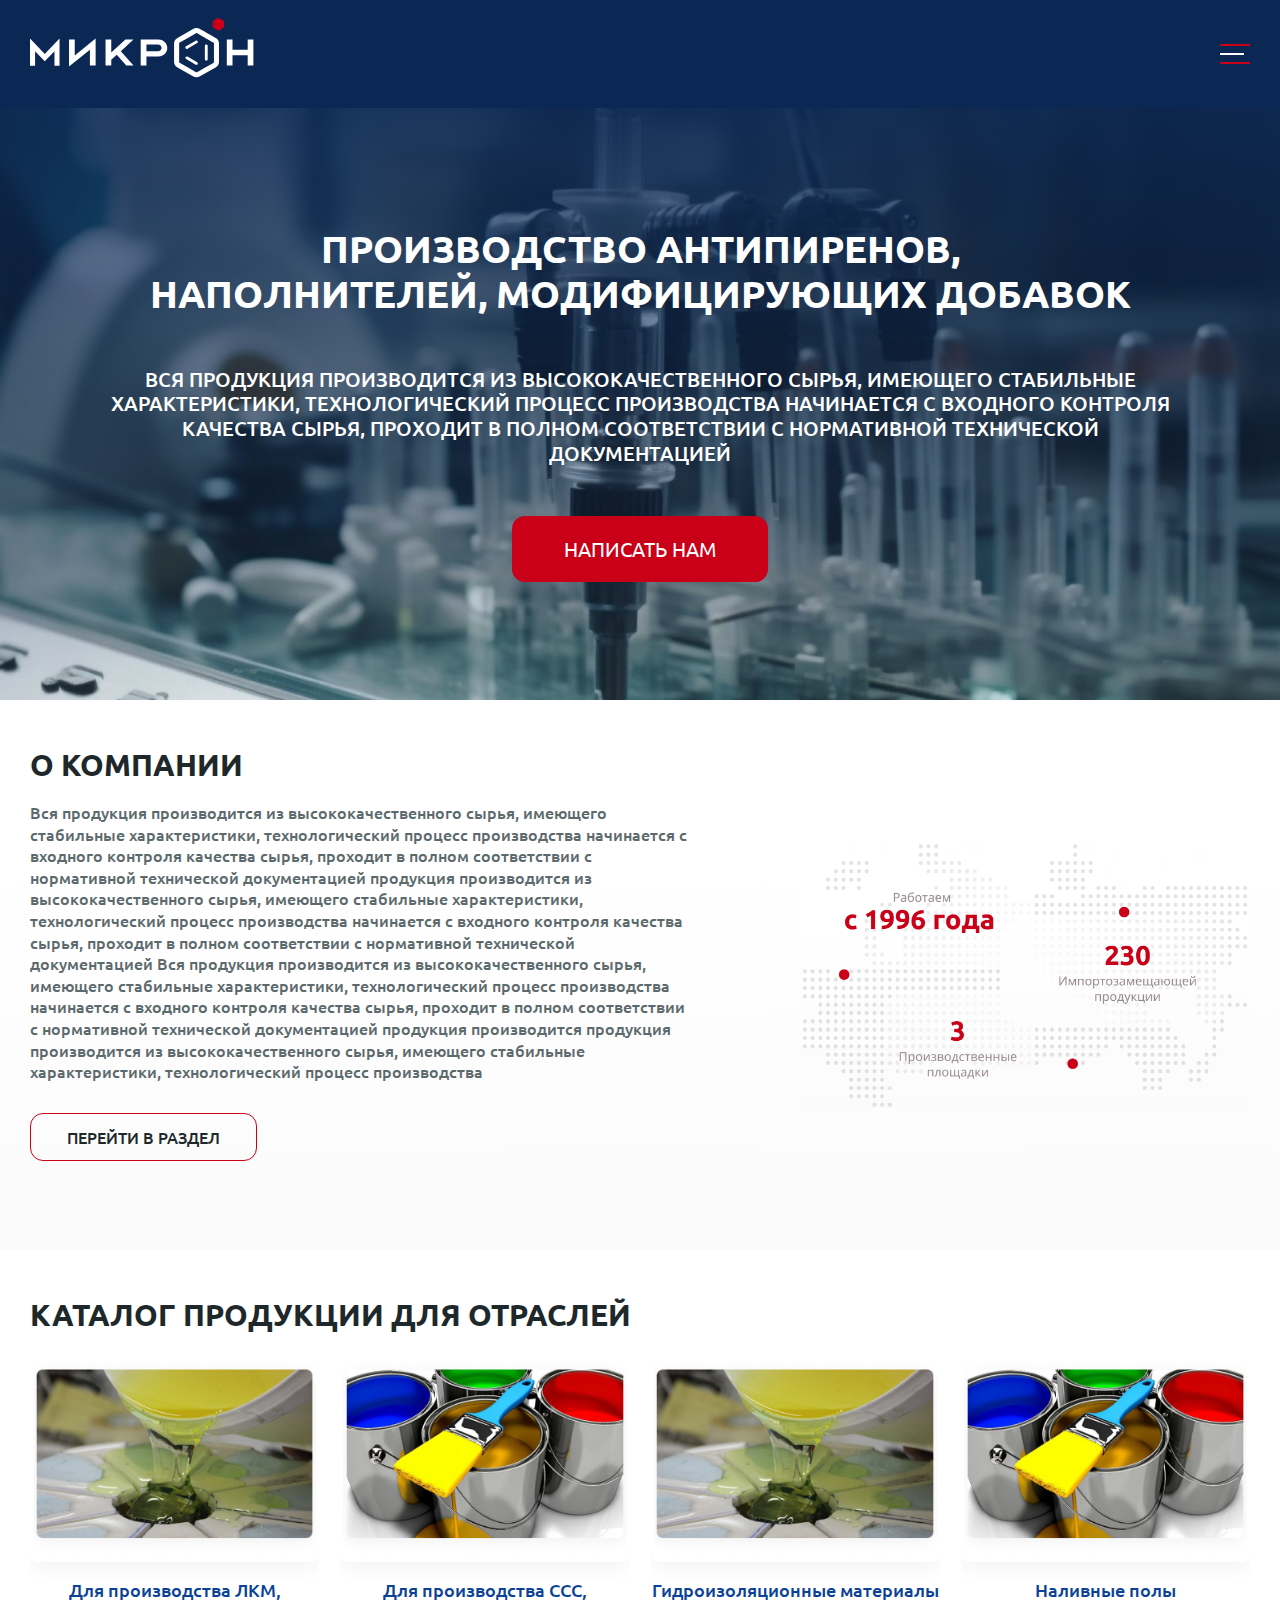
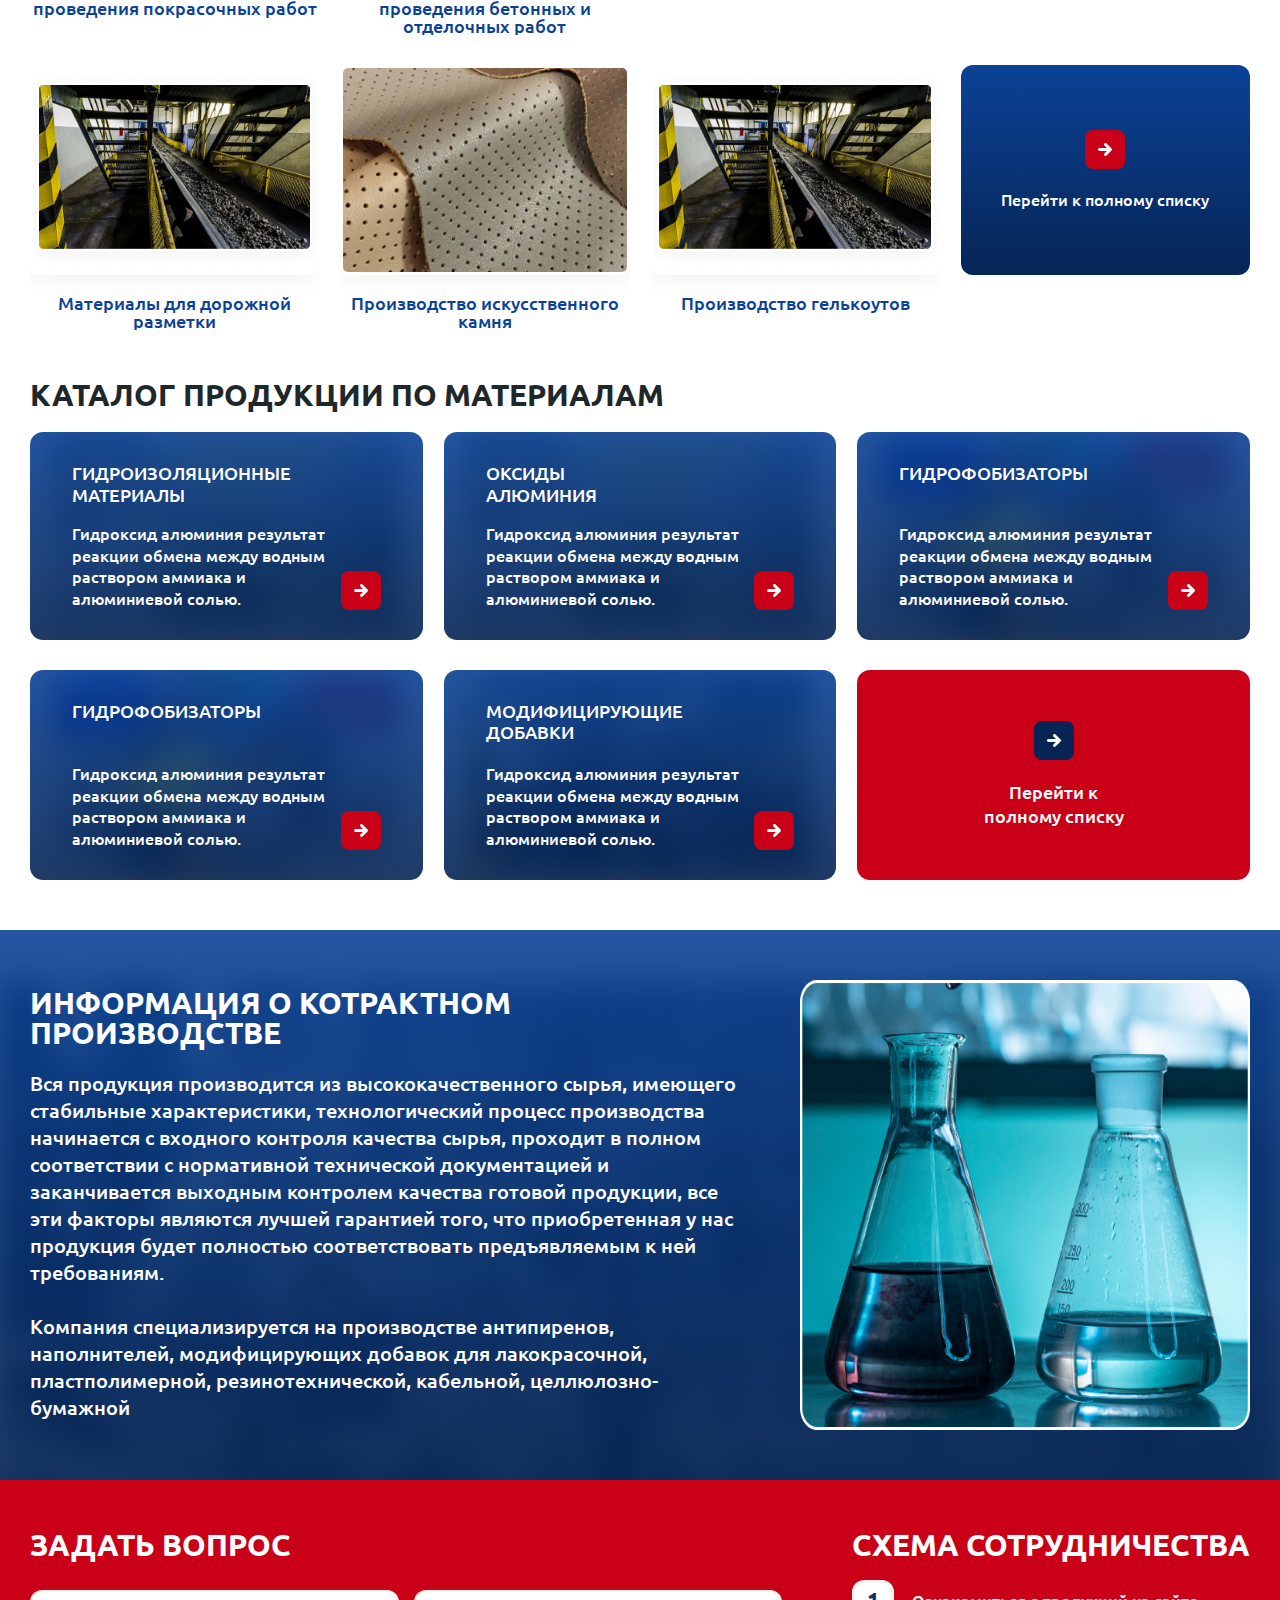
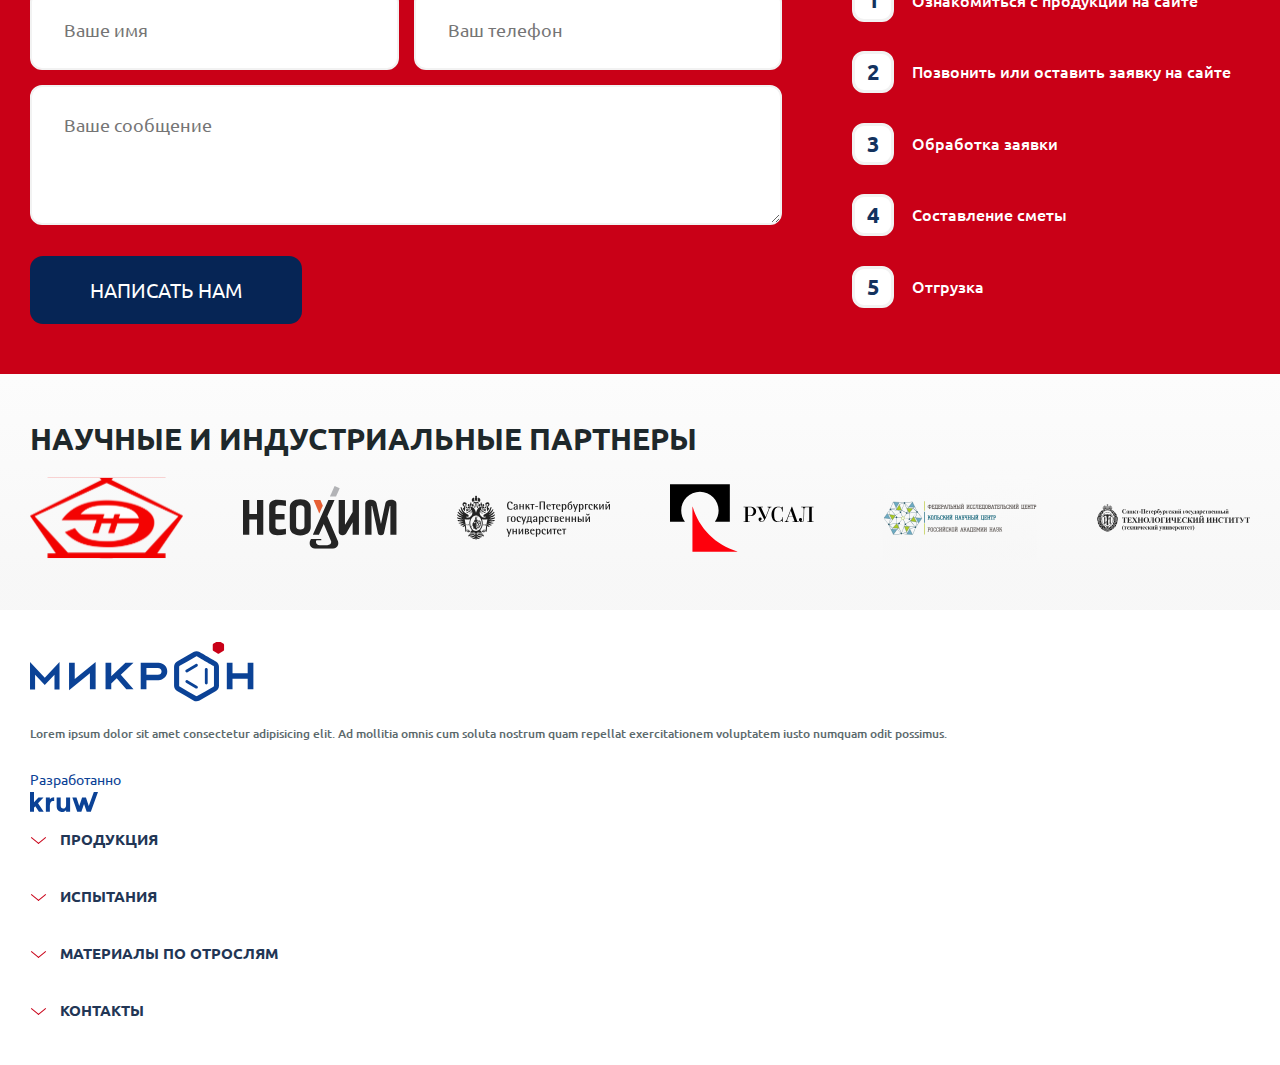
==== commit e010953b: "Add files via upload" ====
--- a/index.html
+++ b/index.html
@@ -6,8 +6,10 @@
     <meta charset="UTF-8">
     <meta http-equiv="X-UA-Compatible" content="IE=edge">
     <meta name="viewport" content="width=device-width, initial-scale=1.0">
+    <link rel="stylesheet" href="https://cdn.jsdelivr.net/npm/swiper@10/swiper-bundle.min.css"/>
     <link rel="stylesheet" href="css/style.min.css">
 
+    <script defer src="https://cdn.jsdelivr.net/npm/swiper@10/swiper-bundle.min.js"></script>
     <script defer src="js/app.min.js"></script>
     <title>Главная</title>
 </head>
@@ -280,7 +282,7 @@
                     <div class="container">
                         <div class="form__row">
                             <div class="form__form">
-                                <h2>Задать вопрос</h2>
+                                <div class="title white">Задать вопрос</div>
                                 <form action="#">
                                     <div class="flex">
                                         <input class="input" type="text" name="name" placeholder="Ваше имя">
@@ -291,7 +293,7 @@
                                 </form>
                             </div>
                             <div class="form__info">
-                                <h2>схема сотрудничества</h2>
+                                <div class="title white">схема сотрудничества</div>
                                 <ul>
                                     <li>Ознакомиться с продукций на сайте</li>
                                     <li>Позвонить или оставить заявку на сайте</li>
@@ -305,14 +307,35 @@
                 </article>
                 <article class="partners section">
                     <div class="container">
-                        <h2>Научные и индустриальные партнеры</h2>
-                        <div class="partners__row">
-                            <img class="partners__item" src="img/svgicons/partner-1.svg" alt="">
-                            <img class="partners__item" src="img/svgicons/partner-2.svg" alt="">
-                            <img class="partners__item" src="img/svgicons/partner-3.svg" alt="">
-                            <img class="partners__item" src="img/svgicons/partner-4.svg" alt="">
-                            <img class="partners__item" src="img/svgicons/partner-5.svg" alt="">
-                            <img class="partners__item" src="img/svgicons/partner-6.svg" alt="">
+                        <div class="title">Научные и индустриальные партнеры</div>
+                        <div class="partners__slider swiper">
+                            <div class="partners__row swiper-wrapper">
+                                <div class="partners__item swiper-slide">
+                                    <img class="partners__item swiper-slide" src="img/svgicons/partner-1.svg" alt="">
+                                </div>
+                                <div class="partners__item swiper-slide">
+                                    <img class="partners__item swiper-slide" src="img/svgicons/partner-2.svg" alt="">
+                                </div>
+                                <div class="partners__item swiper-slide">
+                                    <img class="partners__item swiper-slide" src="img/svgicons/partner-3.svg" alt="">
+                                </div>
+                                <div class="partners__item swiper-slide">
+                                    <img class="partners__item swiper-slide" src="img/svgicons/partner-6.svg" alt="">
+                                </div>
+                                <div class="partners__item swiper-slide">
+                                    <img class="partners__item swiper-slide" src="img/svgicons/partner-4.svg" alt="">
+                                </div>
+                                <div class="partners__item swiper-slide">
+                                    <img class="partners__item swiper-slide" src="img/svgicons/partner-5.svg" alt="">
+                                </div>
+                                <div class="partners__item swiper-slide">
+                                    <img class="partners__item swiper-slide" src="img/svgicons/partner-6.svg" alt="">
+                                </div>
+                                <div class="partners__item swiper-slide">
+                                    <img class="partners__item swiper-slide" src="img/svgicons/partner-4.svg" alt="">
+                                </div>
+
+                            </div>
                         </div>
                     </div>
                 </article>
@@ -329,6 +352,10 @@
                     Ad mollitia omnis cum soluta nostrum quam repellat exercitationem
                     voluptatem iusto numquam odit possimus.
                 </p>
+                <div class="footer__develop">
+                    <p>Разработанно</p>
+                    <img src="img/svgicons/kruw.svg" alt="">
+                </div>
             </div>
             <nav class="footer__nav block__item">
                 <h3 class="footer__title block__title">Продукция</h3>
--- a/css/style.min.css
+++ b/css/style.min.css
@@ -147,7 +147,8 @@
   font-style: normal;
 }
 h1,
-h2 {
+h2,
+.title {
   color: #1e282b;
   font-size: 30px;
   font-weight: 700;
@@ -155,7 +156,8 @@
   margin: 0px 0px 22px;
 }
 h1.white,
-h2.white {
+h2.white,
+.title.white {
   color: #fff;
 }
 
@@ -385,10 +387,15 @@
   left: 0;
   width: 100%;
   height: 100%;
-  border-bottom: 1px solid #ececec;
+  opacity: 1;
+  background: #0b2855;
+  transition: all 300ms ease;
+  z-index: 2;
+}
+.header.active::before {
   opacity: 0.85;
   background: linear-gradient(180deg, #0b2855 0%, rgba(33, 35, 34, 0) 100%);
-  z-index: 2;
+  border-bottom: 1px solid #ececec;
 }
 .header__row {
   display: flex;
@@ -507,9 +514,12 @@
 .header-down__submenu {
   position: absolute;
   display: none;
+  max-width: 269px;
+  width: 100%;
 }
 .header-down__menu li,
 .header-down__submenu li {
+  justify-content: flex-start;
   color: #fff;
   padding: 30px;
   background: #0b2855;
@@ -532,11 +542,12 @@
 .header-down__menu {
   padding-top: 40px;
   top: 0px;
+  left: 75px;
 }
 
 .header-down__submenu {
   transform: translate(3px, 111px);
-  left: 130px;
+  left: 265px;
 }
 
 .dropdown-container {
@@ -661,9 +672,16 @@
   height: 210px;
   gap: 20px;
   background: linear-gradient(180deg, #0b4296 0%, #062555 100%);
+  transition: all 100ms ease;
 }
 .catalog__item.next p {
   color: #fff;
+}
+.catalog__item:hover {
+  transform: scale(1.1);
+}
+.catalog__item.next:hover .btn {
+  background: #a20013;
 }
 .catalog__img {
   position: relative;
@@ -720,6 +738,7 @@
   z-index: 3;
   display: flex;
   flex-direction: column;
+  padding-right: 50px;
 }
 .catalog-material__item .item__row .btn {
   position: absolute;
@@ -752,6 +771,15 @@
 .catalog-material__item.next::after {
   display: none;
 }
+.catalog-material__item:hover {
+  transform: scale(1.05);
+}
+.catalog-material__item:hover .btn {
+  background: #a20013;
+}
+.catalog-material__item.next:hover .btn {
+  background: #052049;
+}
 .catalog-material__img {
   position: absolute;
   width: 100%;
@@ -839,9 +867,6 @@
   color: #fff;
   margin: 0px 0px 32px;
 }
-.form__row form {
-  flex: 1 1 auto;
-}
 .form__row form .flex {
   display: flex;
   gap: 15px;
@@ -861,6 +886,13 @@
 }
 .form__info {
   counter-reset: counterForm 0;
+}
+.form__form {
+  flex: 1 1 auto;
+  max-width: 773px;
+}
+.form .title {
+  margin: 0px 0px 30px;
 }
 .form ul {
   display: flex;
@@ -895,15 +927,26 @@
   line-height: 202.4%; /* 44.528px */
 }
 
-.partners__row {
-  display: flex;
-  align-items: center;
-  justify-content: space-between;
-  gap: 20px;
-  flex-wrap: wrap;
-}
+.partners {
+  background: linear-gradient(0deg, rgba(217, 217, 217, 0.2) 13.71%, rgba(217, 217, 217, 0) 154.23%);
+}
+.partners__item {
+  position: relative;
+  overflow: hidden;
+  height: 84px;
+}
+.partners__item img {
+  position: absolute;
+  top: 0px;
+  left: 0px;
+  object-fit: fill;
+  width: 100%;
+  height: 100%;
+}
+
 .intro-item {
   background: linear-gradient(0deg, #ebebeb 0%, #ededed 19.53%, #f6f6f6 30.05%, #f9f9f9 100%);
+  padding: 0px 0px 40px;
 }
 .intro-item__row {
   display: flex;
@@ -956,17 +999,31 @@
   object-fit: cover;
 }
 
+.intro-item-bordered {
+  padding: 0px 0px 40px;
+}
 .intro-item-bordered h1 {
   color: #0b4296;
   font-size: 34px;
   font-style: normal;
   font-weight: 600;
   line-height: 134.9%;
-  margin: 0px 0px 16px;
+  margin: 0px 0px 8px;
+  text-transform: none;
+  font-family: Teko, Ubuntu;
 }
 .intro-item-bordered p {
   font-weight: 300;
-  margin: 0px 0px 22px;
+  margin: 0px 0px 8px;
+}
+.intro-item-bordered p + p {
+  margin: 0px 0px 16px;
+  color: #5d6a6d;
+  font-family: Teko, Ubuntu;
+  font-size: 16px;
+  font-style: normal;
+  font-weight: 500;
+  line-height: 134.9%; /* 21.584px */
 }
 .intro-item-bordered h2 {
   font-size: 16px;
@@ -978,6 +1035,7 @@
 }
 .intro-item-bordered .intro-item__row {
   position: relative;
+  gap: 30px;
 }
 .intro-item-bordered .intro-item__info,
 .intro-item-bordered .intro-item__img {
@@ -1174,11 +1232,39 @@
   padding-bottom: 45px;
   border-bottom: 1px solid #5d6a6d !important;
 }
-
-.materials__row {
-  display: grid;
-  grid-template-columns: repeat(5, 1fr);
-  gap: 30px;
+.item-param__downloads {
+  display: flex;
+  gap: 31px;
+}
+.item-param .download {
+  display: flex;
+  gap: 10px;
+  align-items: center;
+  padding: 0px 0px 0px 31px;
+  border-left: 1px solid #5d6a6d;
+}
+.item-param .download:first-child {
+  padding: 0px;
+  border: none;
+}
+.item-param .download p {
+  margin-right: 10px;
+}
+.item-param .download img {
+  width: 20px;
+  height: 20px;
+}
+.item-param .download a {
+  color: #c90017;
+  font-size: 16px;
+  font-style: normal;
+  font-weight: 500;
+  line-height: 134.9%;
+  text-decoration-line: underline;
+}
+
+.materials__slider {
+  padding: 0px 50px;
 }
 .materials__item {
   display: flex;
@@ -1188,6 +1274,10 @@
   border-radius: 12px;
   border: 1px solid #e0d9da;
   position: relative;
+  transition: all 100ms ease;
+}
+.materials__item:hover {
+  transform: scale(1.1);
 }
 .materials__item h3 {
   color: #0b4296;
@@ -1275,6 +1365,13 @@
   grid-template-columns: 300px repeat(3, 220px) auto;
   color: #5a6473;
 }
+.footer__develop p {
+  color: #0b4296;
+  font-size: 14px;
+  font-weight: 400;
+  line-height: 132.5%; /* 18.55px */
+  margin: 27px 0px 4px;
+}
 .footer__logo {
   position: relative;
   overflow: hidden;
@@ -1295,11 +1392,21 @@
   font-size: 12px;
   line-height: 140%;
 }
+.footer__nav {
+  padding: 30px 0px 0px;
+}
 .footer__nav.withoutarrow .footer__list li {
   display: flex;
   gap: 13px;
   align-items: center;
+  padding: 0px 0px 14px;
+  margin: 0px 0px 14px;
+  border-bottom: 1px solid #f0f0f0;
+}
+.footer__nav.withoutarrow .footer__list li:last-child {
   padding: 0px;
+  margin: 0px;
+  border-bottom: none;
 }
 .footer__nav.withoutarrow .footer__list li h4 {
   color: #242424;
@@ -1536,10 +1643,6 @@
   .footer__list li {
     margin: 0px 0px 12px;
   }
-  .partners__row {
-    flex-wrap: nowrap;
-    overflow-x: scroll;
-  }
 }
 @media only screen and (max-width: 992px) {
   .block__item {
@@ -1586,6 +1689,7 @@
   .header-down__menu {
     position: relative;
     padding: 0px;
+    left: 0px;
   }
   .header-down__menu li,
   .header-down__submenu li {
@@ -1606,16 +1710,33 @@
   .header-down__submenu li {
     font-size: 12px;
   }
+  .catalog__item:hover,
+  .materials__item:hover,
+  .catalog-material__item:hover {
+    transform: scale(1);
+  }
+  .form__form {
+    max-width: 100%;
+    flex: none;
+  }
 }
 @media only screen and (max-width: 768px) {
   .intro__row h1 {
-    font-size: 28px;
+    font-size: 28px !important;
   }
   .intro__row h2 {
-    font-size: 18px;
+    font-size: 18px !important;
   }
   .form__row form .flex {
     flex-direction: column;
+  }
+  .item-param__downloads {
+    flex-direction: column;
+  }
+  .item-param .download:not(:first-child) {
+    padding: 30px 0px 0px;
+    border-left: none;
+    border-top: 1px solid #5d6a6d;
   }
 }
 @media only screen and (max-width: 576px) {
@@ -1643,21 +1764,24 @@
 }
 @media only screen and (max-width: 430px) {
   .intro__row h1 {
-    font-size: 26px;
+    font-size: 26px !important;
+    margin: 0px;
   }
   .intro__row h2 {
-    font-size: 16px;
-  }
-  h2 {
-    font-size: 22px;
+    font-size: 16px !important;
+    margin: 0px;
+  }
+  h2,
+  .title {
+    font-size: 22px !important;
   }
   h3 {
-    font-size: 16px;
+    font-size: 16px !important;
   }
   p,
   .info__info p,
   .table__row table th:first-child {
-    font-size: 12px;
+    font-size: 12px !important;
   }
   .header__row {
     padding: 0px;
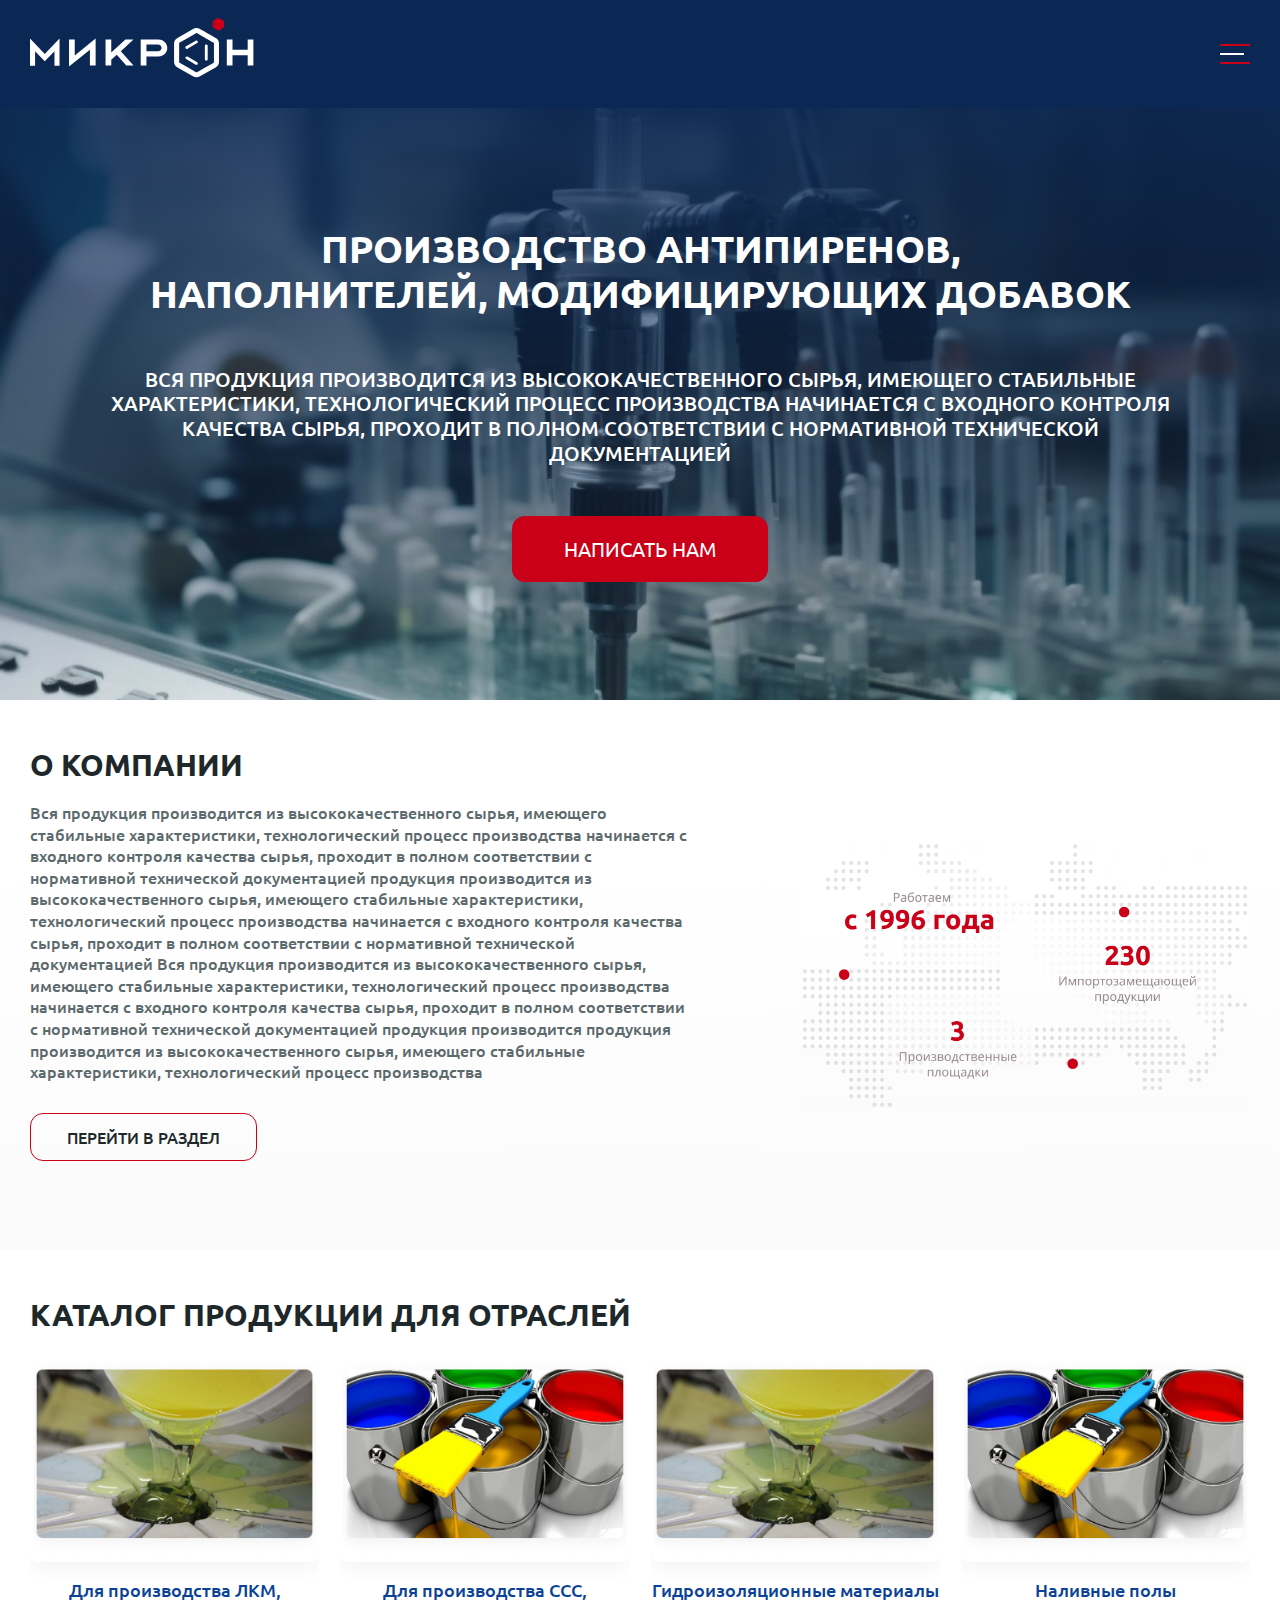
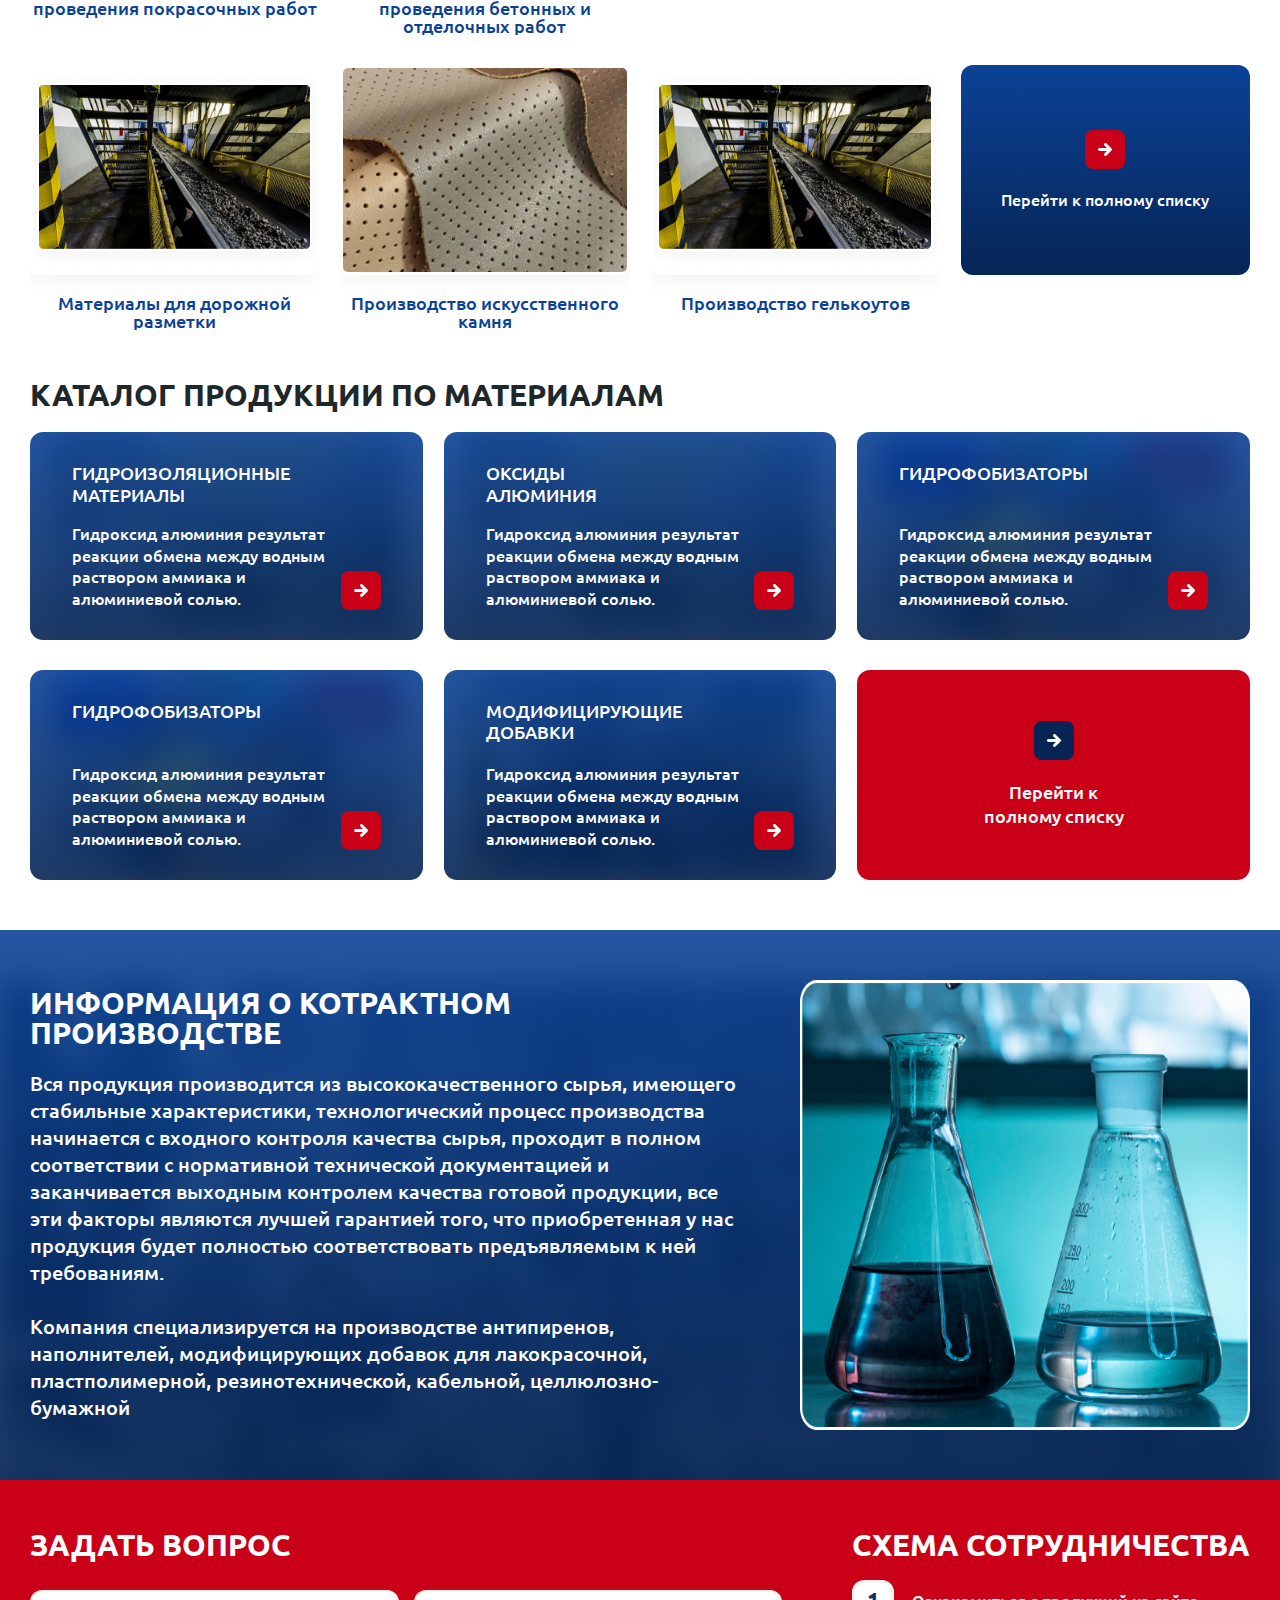
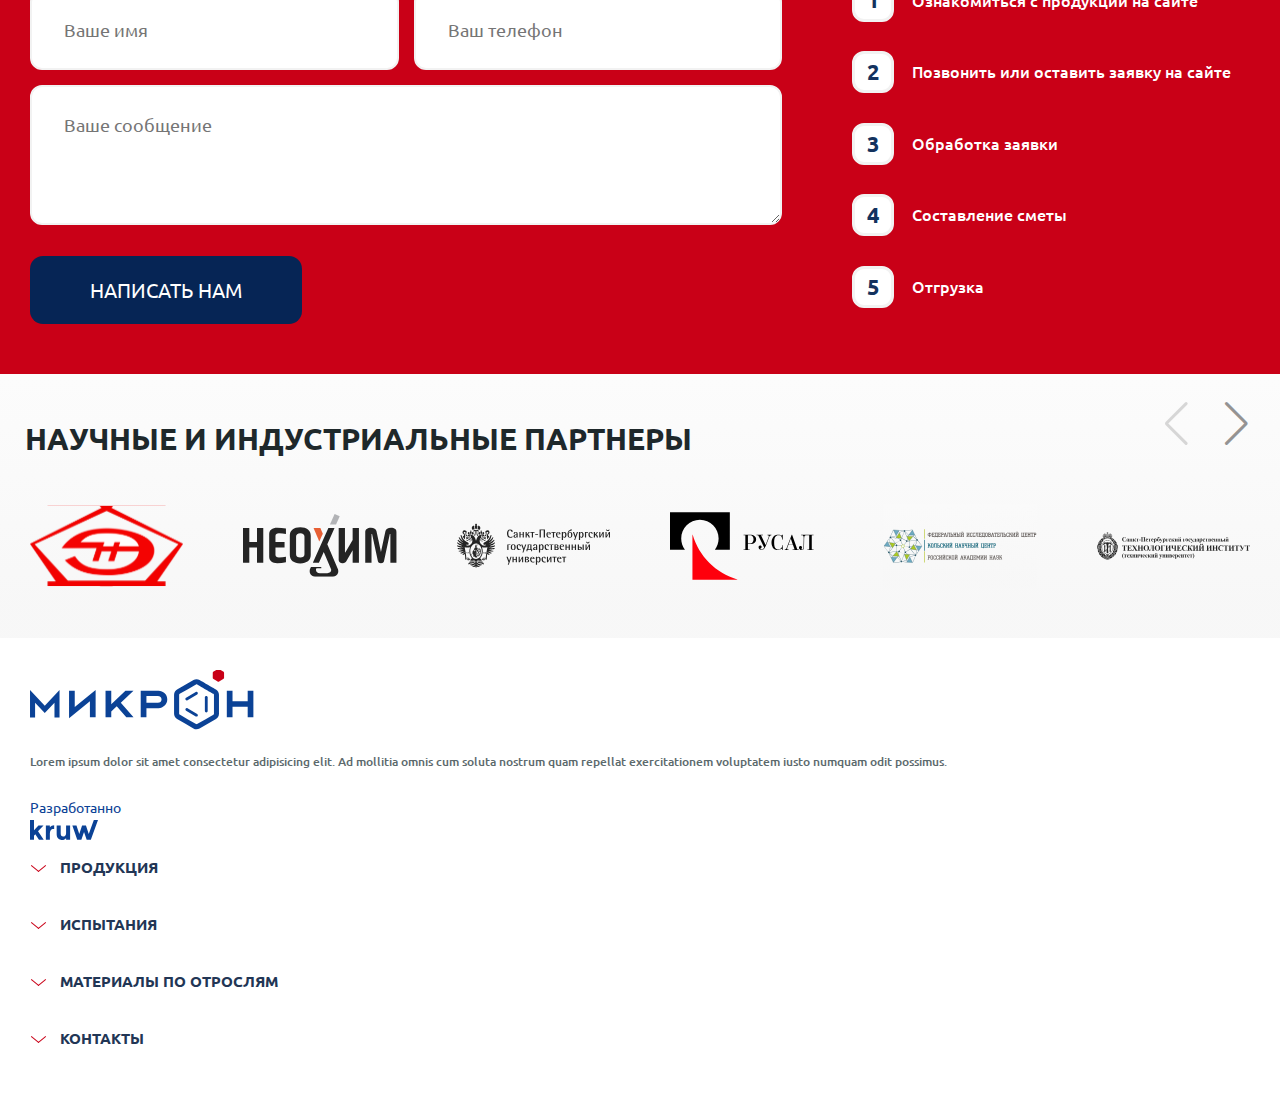
==== commit b2cd3ad8: "Add files via upload" ====
--- a/index.html
+++ b/index.html
@@ -336,6 +336,8 @@
                                 </div>
 
                             </div>
+                            <div class="swiper-button-prev prev-swiper-two"></div>
+                            <div class="swiper-button-next next-swiper-two"></div>
                         </div>
                     </div>
                 </article>
@@ -352,10 +354,10 @@
                     Ad mollitia omnis cum soluta nostrum quam repellat exercitationem
                     voluptatem iusto numquam odit possimus.
                 </p>
-                <div class="footer__develop">
+                <a href="#" class="footer__develop">
                     <p>Разработанно</p>
                     <img src="img/svgicons/kruw.svg" alt="">
-                </div>
+                </a>
             </div>
             <nav class="footer__nav block__item">
                 <h3 class="footer__title block__title">Продукция</h3>
--- a/css/style.min.css
+++ b/css/style.min.css
@@ -256,6 +256,12 @@
   font-style: normal;
   font-weight: 500;
   line-height: 134.9%;
+}
+.headcrumbs__row a:hover {
+  color: #cac7c7;
+}
+.headcrumbs__row a:active {
+  color: #bdbdbd;
 }
 .headcrumbs__row p {
   color: #9fabaf;
@@ -663,6 +669,7 @@
   position: relative;
   border-radius: 12px;
   overflow: hidden;
+  transition: all 300ms ease;
 }
 .catalog__item.next {
   display: flex;
@@ -672,7 +679,6 @@
   height: 210px;
   gap: 20px;
   background: linear-gradient(180deg, #0b4296 0%, #062555 100%);
-  transition: all 100ms ease;
 }
 .catalog__item.next p {
   color: #fff;
@@ -720,6 +726,7 @@
   border-radius: 13px;
   overflow: hidden;
   padding: 30px 42px;
+  transition: all 300ms ease;
 }
 .catalog-material__item::after {
   content: "";
@@ -928,7 +935,16 @@
 }
 
 .partners {
+  padding: 0px;
   background: linear-gradient(0deg, rgba(217, 217, 217, 0.2) 13.71%, rgba(217, 217, 217, 0) 154.23%);
+}
+.partners .title {
+  position: absolute;
+  top: 50px;
+  left: 25px;
+}
+.partners__slider {
+  padding: 130px 0px 50px;
 }
 .partners__item {
   position: relative;
@@ -942,6 +958,17 @@
   object-fit: fill;
   width: 100%;
   height: 100%;
+}
+.partners .swiper-button-prev,
+.partners .swiper-button-next {
+  bottom: auto;
+  top: 50px;
+  left: auto;
+  right: 0px;
+  color: #949393;
+}
+.partners .swiper-button-prev {
+  right: 60px;
 }
 
 .intro-item {
@@ -1274,7 +1301,7 @@
   border-radius: 12px;
   border: 1px solid #e0d9da;
   position: relative;
-  transition: all 100ms ease;
+  transition: all 300ms ease;
 }
 .materials__item:hover {
   transform: scale(1.1);
@@ -1761,6 +1788,18 @@
   .item-table__table th {
     font-size: 18px;
   }
+  .footer__logo {
+    margin: 0px auto;
+    margin-bottom: 24px;
+  }
+  .footer__text,
+  .footer__develop {
+    text-align: center;
+  }
+  .footer__develop img {
+    display: block;
+    margin: 0 auto;
+  }
 }
 @media only screen and (max-width: 430px) {
   .intro__row h1 {
